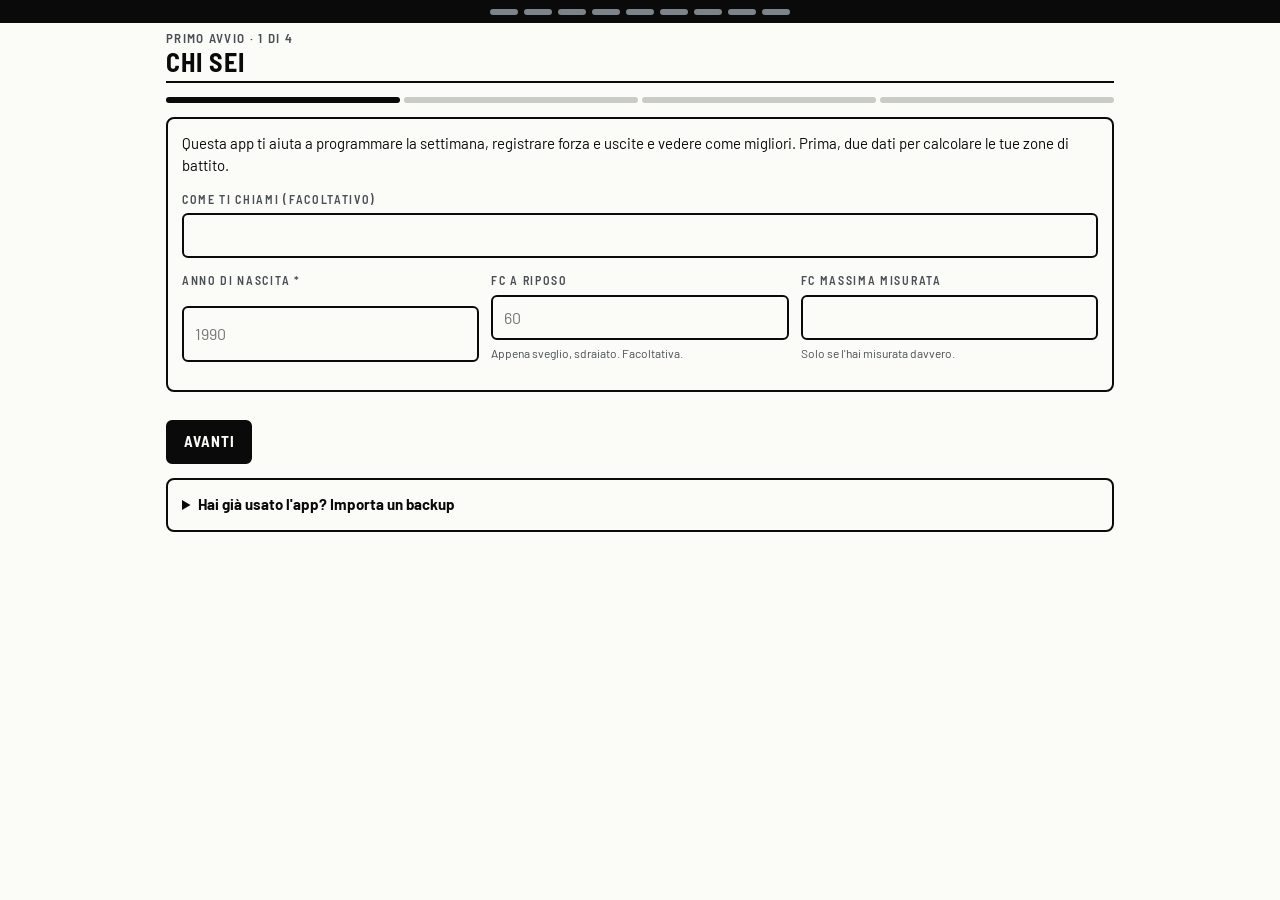
==== index.html @ 55417b13 "Prima versione di Allenamento su misura App web installabile per programmare la settimana di allenam" ====
<!doctype html>
<html lang="it">
<head>
<meta charset="utf-8">
<meta name="viewport" content="width=device-width,initial-scale=1,viewport-fit=cover">
<title>Allenamento su misura</title>
<meta name="description" content="Programma la settimana, registra forza serie per serie e uscite dai file del dispositivo, e segui i progressi sulle tue zone di battito.">
<meta name="theme-color" content="#0a0a0a">
<meta name="mobile-web-app-capable" content="yes">
<meta name="apple-mobile-web-app-capable" content="yes">
<meta name="apple-mobile-web-app-title" content="Allenamento">
<meta name="apple-mobile-web-app-status-bar-style" content="black">
<link rel="manifest" href="manifest.webmanifest">
<link rel="icon" href="icone/icona-192.png" type="image/png">
<link rel="apple-touch-icon" href="icone/apple-touch-icon.png">
<link rel="preconnect" href="https://fonts.googleapis.com">
<link rel="preconnect" href="https://fonts.gstatic.com" crossorigin>
<link rel="stylesheet" href="https://fonts.googleapis.com/css2?family=Barlow+Semi+Condensed:wght@500;600;700&family=Barlow:wght@400;500;600&display=swap">
<style>:root{padding:env(safe-area-inset-top,0px) 0 env(safe-area-inset-bottom,0px)}body{margin:0}</style>
<link rel="stylesheet" href="stile.css">
</head>
<body>
<div class="app">
  <main id="vista" aria-live="polite">
    <header class="testata"><div class="led" aria-hidden="true"><i></i><i></i><i></i><i></i><i></i><i></i><i></i><i></i><i></i></div><div class="testata-riga"><div><div class="data">&nbsp;</div><h1>Allenamento</h1></div></div></header>
    <div class="stato-app"><b>Sto aprendo i tuoi dati</b><span>Programma di oggi, settimana e allenamenti compaiono appena arrivano.</span></div>
  </main>
</div>

<nav class="schede-nav" id="nav" aria-label="Sezioni">
  <div>
    <button type="button" data-vai="oggi" aria-current="page"><svg viewBox="0 0 24 24" fill="none" stroke="currentColor" stroke-width="1.9" stroke-linecap="round" stroke-linejoin="round" aria-hidden="true"><path d="M3 11l9-7 9 7v9a1 1 0 0 1-1 1h-5v-6h-6v6H4a1 1 0 0 1-1-1z"/></svg>Oggi</button>
    <button type="button" data-vai="settimana"><svg viewBox="0 0 24 24" fill="none" stroke="currentColor" stroke-width="1.9" stroke-linecap="round" stroke-linejoin="round" aria-hidden="true"><path d="M4 5h16v15H4zM4 10h16M9 3v4M15 3v4"/></svg>Settimana</button>
    <button type="button" data-vai="allenamenti"><svg viewBox="0 0 24 24" fill="none" stroke="currentColor" stroke-width="1.9" stroke-linecap="round" stroke-linejoin="round" aria-hidden="true"><path d="M4 6h16M4 12h16M4 18h10"/></svg>Allenamenti</button>
    <button type="button" data-vai="analisi"><svg viewBox="0 0 24 24" fill="none" stroke="currentColor" stroke-width="1.9" stroke-linecap="round" stroke-linejoin="round" aria-hidden="true"><path d="M4 20V10M10 20V4M16 20v-7M22 20H2"/></svg>Analisi</button>
  </div>
</nav>

<div class="barra-fondo" id="barra-fondo" hidden></div>
<div class="velo" id="velo" hidden></div>
<div class="avviso" id="avviso" role="status" hidden></div>

<script type="module" src="app.js"></script>
<script>if ("serviceWorker" in navigator) addEventListener("load", () => navigator.serviceWorker.register("./sw.js").catch(() => {}));</script>
</body>
</html>
---- stile.css ----
/* Stile "ciclocomputer": bianco e nero ad alto contrasto come lo schermo di un ciclocomputer, linee spesse che dividono
   i campi dati, numeri grandi in carattere stretto, etichette maiuscole spaziate, striscia a LED in cima colorata con la
   zona del giorno. Solo tema chiaro: resta chiaro anche se il telefono è in modalità scura. */
:root{
  color-scheme:light;
  --bg:#fbfbf8; --surface:#fbfbf8; --surface-2:#eef0ec;
  --ink:#0a0a0a; --muted:#4a4f55; --faint:#7c838a; --line:#c9ccc6; --line-2:#7c838a;
  --barra-bg:#0a0a0a; --barra-ink:#ffffff; --barra-muted:#a9b0b8;
  --accent:#0a0a0a; --accent-ink:#ffffff; --accent-text:#0a0a0a; --accent-soft:#eef0ec;
  --ok:#006300; --ok-bg:#e2f1e2; --warn:#7a5000; --warn-bg:#fdf0d2; --crit:#d03b3b; --crit-text:#a32828; --crit-bg:#fbe4e1;
  --t-forza:#c99a00; --t-hiit:#c8429a; --t-corsa:#2b8a3e; --t-camminata:#0e93a0; --t-trekking:#a0581f; --t-bici:#6c4ce0; --t-altro:#8a939c;
  --z1:#9aa1a9; --z2:#2f80d1; --z3:#2e9e4f; --z4:#f08c1a; --z5:#d93025;
  --z1-ink:#0a0a0a; --z2-ink:#ffffff; --z3-ink:#ffffff; --z4-ink:#0a0a0a; --z5-ink:#ffffff;
  --serie:#2c3e57; --sonno:#2563c9; --o2-max:#ee9a90; --o2-media:#dc4b43; --o2-min:#9e1f1a; --band-alpha:.15;
  --tratteggio:repeating-linear-gradient(45deg,var(--faint) 0 1.5px,var(--surface-2) 1.5px 4.5px);
  --velo:rgba(10,10,10,.5);
  --font-ui:"Barlow Semi Condensed","Arial Narrow",system-ui,sans-serif;
  --font-testo:"Barlow",system-ui,-apple-system,"Segoe UI",sans-serif;
  --font:var(--font-testo);
  --tratto:2px solid var(--ink);
  --r:8px; --r-s:6px;
}

*{box-sizing:border-box}
[hidden]{display:none!important}
html{-webkit-text-size-adjust:100%}
body{margin:0;background:var(--bg);color:var(--ink);font-family:var(--font-testo);font-size:15px;line-height:1.45;-webkit-font-smoothing:antialiased}
body::before{content:"";position:fixed;inset:0 0 auto;height:env(safe-area-inset-top,0px);z-index:30;background:var(--barra-bg)}
button,input,select,textarea{font:inherit;color:inherit}
button{cursor:pointer}
:focus-visible{outline:3px solid var(--z2);outline-offset:2px}
h1,h2,h3{text-wrap:balance;margin:0}
p{margin:0}
.num{font-variant-numeric:tabular-nums}
.vh{position:absolute!important;width:1px;height:1px;overflow:hidden;clip:rect(0 0 0 0);white-space:nowrap}
/* Etichette da strumento: maiuscolo stretto e spaziato. */
.etichetta,.card>h2,.card-testa h2,.tile small,.campo>span,.campo legend,.settimana-testa b,.giorno-sett h3,.striscia b{
  font-family:var(--font-ui);font-weight:600;font-size:12px;letter-spacing:.14em;text-transform:uppercase;color:var(--muted)}

.app{max-width:980px;margin:0 auto;padding-left:max(16px,env(safe-area-inset-left,0px));padding-right:max(16px,env(safe-area-inset-right,0px));padding-block:0 calc(80px + env(safe-area-inset-bottom,0px))}

/* Testata: striscia dei LED (il corpo nero del ciclocomputer, a tutta larghezza) e barra con data e titolo. */
.testata{position:sticky;top:env(safe-area-inset-top,0px);z-index:20;background:var(--bg);display:grid}
.led{display:flex;justify-content:center;gap:6px;padding:9px 0 8px;background:var(--barra-bg);box-shadow:0 0 0 100vmax var(--barra-bg);clip-path:inset(0 -100vmax)}
.led i{display:block;width:28px;height:6px;border-radius:3px;background:var(--led,var(--faint))}
.testata-riga{display:flex;align-items:center;justify-content:space-between;gap:12px;min-height:58px;padding:6px 0;border-bottom:var(--tratto)}
.testata .data{font-family:var(--font-ui);font-weight:600;font-size:13px;letter-spacing:.1em;text-transform:uppercase;color:var(--muted)}
.testata h1{font-family:var(--font-ui);font-weight:700;font-size:26px;line-height:1.05;letter-spacing:.04em;text-transform:uppercase}
.tondo{width:44px;height:44px;flex:none;border-radius:var(--r-s);border:var(--tratto);background:var(--bg);color:var(--ink);display:grid;place-items:center}
.tondo svg{width:20px;height:20px}
.tondo:hover{background:var(--surface-2)}
.indietro{display:flex;align-items:center;gap:10px;min-width:0}
.indietro>div{min-width:0}

/* Schede in basso, separate da linee spesse; quella attiva è invertita. */
.schede-nav{position:fixed;left:0;right:0;bottom:0;z-index:25;background:var(--bg);border-top:var(--tratto);
  padding:0 env(safe-area-inset-right,0px) env(safe-area-inset-bottom,0px) env(safe-area-inset-left,0px)}
.schede-nav div{max-width:980px;margin:0 auto;display:grid;grid-template-columns:repeat(4,minmax(0,1fr))}
.schede-nav button{min-height:56px;padding:0 2px;border:0;border-left:var(--tratto);background:var(--bg);color:var(--ink);font-family:var(--font-ui);font-weight:600;font-size:clamp(12px,3.6vw,15px);letter-spacing:.04em;text-transform:uppercase}
.schede-nav button:first-child{border-left:0}
.schede-nav button svg{display:none}
.schede-nav button[aria-current="page"]{background:var(--ink);color:var(--bg);font-weight:700}
@media (min-width:760px){.schede-nav div{border-left:var(--tratto);border-right:var(--tratto)}}

main{display:grid;gap:14px;align-content:start;padding-bottom:14px}
.card{background:var(--bg);border:var(--tratto);border-radius:var(--r);padding:14px;min-width:0;display:grid;gap:12px;align-content:start}
.card>h2,.card-testa{display:flex;justify-content:space-between;align-items:baseline;gap:10px}
.card>h2,.card-testa h2{color:var(--ink);font-size:14px;font-weight:700}
.sotto{font-size:13px;color:var(--muted)}
.vuoto{font-size:14px;color:var(--muted);padding:4px 0}
.griglia2{display:grid;gap:14px}
@media (min-width:760px){.griglia2{grid-template-columns:minmax(0,1fr) minmax(0,1fr)}}
.stato-app{display:grid;gap:6px;padding:28px 18px;text-align:center;color:var(--muted)}
.stato-app b{color:var(--ink);font-family:var(--font-ui);font-size:18px;letter-spacing:.04em;text-transform:uppercase}
.banda{display:flex;gap:10px;align-items:flex-start;padding:10px 14px;border:var(--tratto);border-radius:var(--r);font-size:13px;font-weight:600}

/* Pulsanti */
.btn{min-height:44px;padding:8px 16px;border:var(--tratto);border-radius:var(--r-s);background:var(--bg);color:var(--ink);font-family:var(--font-ui);font-weight:700;font-size:15px;letter-spacing:.06em;text-transform:uppercase;display:inline-flex;align-items:center;justify-content:center;gap:6px;white-space:nowrap}
.btn.primario{background:var(--ink);color:var(--bg)}
.btn.pericolo{color:var(--crit-text);border-color:var(--crit-text);background:none}
.btn.tratteggio{border-style:dashed}
.btn.piccolo{min-height:38px;padding:4px 12px;font-size:14px}
.btn:disabled{opacity:.55;cursor:default}
.btn:hover:not(:disabled){background:var(--surface-2)}
.btn.primario:hover:not(:disabled){background:var(--ink);opacity:.88}
.btn.pericolo:hover:not(:disabled){background:var(--crit-bg)}
.lnk{border:0;background:none;padding:4px 0;color:var(--ink);font-family:var(--font-ui);font-weight:700;font-size:14px;letter-spacing:.06em;text-transform:uppercase;text-decoration:underline;text-underline-offset:3px;white-space:nowrap}
.azioni{display:flex;flex-wrap:wrap;gap:8px;align-items:center}
.azioni-rapide{display:grid;grid-template-columns:repeat(2,minmax(0,1fr));gap:8px}
@media (min-width:560px){.azioni-rapide{grid-template-columns:repeat(auto-fit,minmax(120px,1fr))}}
.esito{font-size:14px;color:var(--muted)}
.esito.ok{color:var(--ok)}
.esito.err{color:var(--crit-text)}

/* Stato: pallino e scritta, niente fondi colorati */
.pill{display:inline-flex;align-items:center;gap:7px;font-family:var(--font-ui);font-weight:700;font-size:15px;letter-spacing:.06em;text-transform:uppercase;white-space:nowrap}
.pill::before{content:"";width:12px;height:12px;border-radius:50%;background:currentColor;flex:none}
.pill.ok{color:var(--ok)}
.pill.attenzione{color:var(--warn)}
.pill.riduci{color:var(--crit-text)}
.pill.neutro{color:var(--muted)}
.pill.neutro::before{background:none;border:2px solid currentColor;width:8px;height:8px}
.chip-zona{display:inline-flex;align-items:center;font-family:var(--font-ui);font-weight:700;font-size:13px;letter-spacing:.04em;padding:2px 7px;border-radius:3px;white-space:nowrap}
.dot{width:10px;height:10px;border-radius:50%;flex:none;display:inline-block}

/* Oggi: il programma come la pagina principale del ciclocomputer */
.turno{border:var(--tratto);border-radius:var(--r);overflow:hidden}
.turno-barra{display:flex;justify-content:space-between;align-items:flex-end;gap:12px;padding:12px 14px;background:var(--barra-bg);color:var(--barra-ink)}
.turno-barra .etichetta{color:var(--barra-muted)}
.nome-turno{font-family:var(--font-ui);font-weight:700;font-size:clamp(46px,14vw,64px);line-height:.9;text-transform:uppercase;letter-spacing:.01em}
.nome-turno.lungo{font-size:clamp(32px,9.5vw,48px)}
.zone-box{display:flex;gap:6px;flex:none}
.zona-box{display:flex;flex-direction:column;align-items:center;justify-content:center;min-width:64px;height:56px;padding:0 8px;border-radius:6px;font-family:var(--font-ui)}
.zona-box b{font-size:26px;font-weight:700;line-height:1}
.zona-box span{font-size:11px;font-weight:600;letter-spacing:.04em}
.zona-box.forza{background:var(--barra-muted);color:var(--barra-bg)}
.turno .voci{padding:4px 14px}
.turno .voce-oggi{padding:10px 0}
.turno .voce-oggi+.voce-oggi{border-top:1px solid var(--line)}
.turno-piede{display:flex;justify-content:flex-end;padding:8px 14px;border-top:var(--tratto)}
.turno>.vuoto{padding:12px 14px}

/* Striscia della settimana */
.striscia{display:grid;grid-template-columns:repeat(7,minmax(0,1fr));border:var(--tratto);border-radius:var(--r);overflow:hidden}
.striscia button{display:flex;flex-direction:column;align-items:center;gap:2px;padding:7px 0 8px;border:0;border-left:var(--tratto);background:var(--bg);color:var(--ink);min-width:0}
.striscia button:first-child{border-left:0}
.striscia span{font-family:var(--font-ui);font-size:22px;font-weight:700;line-height:1}
.striscia .punti{display:flex;gap:3px;height:6px}
.striscia .punti i{width:6px;height:6px;border-radius:3px}
.striscia button.oggi{background:var(--ink);color:var(--bg)}
.striscia button.oggi b{color:var(--barra-muted)}
.striscia button.fatto span{text-decoration:underline;text-decoration-thickness:3px;text-underline-offset:3px}

/* Voci in programma */
.voci{display:grid;gap:12px}
.voce-oggi{display:grid;gap:8px}
.voce-riga{display:flex;align-items:center;gap:12px}
.icona-tipo{width:40px;height:40px;flex:none;border-radius:6px;display:grid;place-items:center;border:2px solid var(--c);color:var(--c)}
.icona-tipo svg{width:20px;height:20px}
.voce-testo{flex:1;min-width:0;display:flex;flex-direction:column;gap:1px;border:0;background:none;padding:0;text-align:left;color:inherit}
.voce-testo:disabled{cursor:default;opacity:1}
.voce-testo b{font-size:16px;font-weight:600;overflow:hidden;text-overflow:ellipsis}
.voce-testo span{font-size:13px;color:var(--muted)}
.voce-dettaglio{margin-left:52px;display:grid;gap:6px;font-size:13px;color:var(--muted)}
.fatto-segno{display:inline-flex;align-items:center;gap:4px;font-family:var(--font-ui);font-size:15px;font-weight:700;letter-spacing:.06em;text-transform:uppercase;color:var(--ok);white-space:nowrap}
.fatto-segno svg{width:16px;height:16px}
.lista-scheda{list-style:none;margin:0;padding:0;display:grid}
.lista-scheda li{display:flex;justify-content:space-between;gap:10px;padding:6px 0;border-top:1px solid var(--line);font-size:13px}
.lista-scheda li b{color:var(--ink);font-weight:600}
.lista-scheda li span{font-family:var(--font-ui);font-weight:600;white-space:nowrap}

/* Campi dati: griglia separata da linee spesse, come le pagine del ROAM */
.tiles{display:grid;grid-template-columns:repeat(3,minmax(0,1fr));gap:2px;background:var(--ink);border:var(--tratto);border-radius:var(--r-s);overflow:hidden}
.tiles.due{grid-template-columns:repeat(2,minmax(0,1fr))}
.tile{background:var(--bg);padding:8px 10px 10px;min-width:0;display:flex;flex-direction:column}
.tile b{font-family:var(--font-ui);font-size:34px;font-weight:700;line-height:1.05;font-variant-numeric:tabular-nums}
.tiles.due .tile b{font-size:40px}
.tile b em{font-style:normal;font-size:14px;font-weight:600;margin-left:3px;text-transform:uppercase}
.tile span{font-size:12px;color:var(--muted);font-variant-numeric:tabular-nums}
.tiles.riquadri .tile b{font-size:28px}
.barra-tipi{display:flex;height:10px;border-radius:3px;overflow:hidden;gap:2px}
.barra-tipi i{display:block;height:100%}
.legenda{display:flex;flex-wrap:wrap;gap:6px 14px;font-family:var(--font-ui);font-weight:500;font-size:13px;color:var(--muted)}
.legenda span{display:inline-flex;align-items:center;gap:6px}
.legenda i{width:10px;height:10px;border-radius:2px;display:inline-block;flex:none}

/* Elenco allenamenti */
.filtri{display:flex;gap:6px;flex-wrap:wrap}
.filtri button{display:inline-flex;align-items:center;gap:6px;min-height:36px;padding:4px 12px;border:var(--tratto);border-radius:var(--r-s);background:var(--bg);font-family:var(--font-ui);font-weight:600;font-size:14px;letter-spacing:.06em;text-transform:uppercase;color:var(--ink)}
.filtri button[aria-pressed="true"]{background:var(--ink);color:var(--bg)}
.elenco{display:grid}
.settimana-testa{display:flex;justify-content:space-between;align-items:baseline;flex-wrap:wrap;gap:4px 12px;padding:14px 0 6px;border-bottom:var(--tratto);font-family:var(--font-ui)}
.settimana-testa b{color:var(--ink);font-weight:700;font-size:14px;letter-spacing:.1em}
.settimana-testa span{font-weight:600;font-size:14px;color:var(--muted)}
.voce{display:grid;grid-template-columns:52px minmax(0,1fr);gap:12px;width:100%;padding:10px 2px;border:0;border-bottom:1px solid var(--line);background:none;text-align:left;color:inherit}
.voce:hover{background:var(--surface-2)}
.voce .giorno{font-family:var(--font-ui);font-weight:600;font-size:13px;color:var(--muted);line-height:1.1;text-transform:uppercase;letter-spacing:.06em}
.voce .giorno b{display:block;font-size:30px;font-weight:700;color:var(--ink);letter-spacing:0}
.voce .testa{display:flex;align-items:center;gap:7px;font-weight:600;font-size:16px;min-width:0}
.voce .testa span{overflow:hidden;text-overflow:ellipsis;white-space:nowrap}
.voce .testa em{font-style:normal;font-family:var(--font-ui);font-weight:600;font-size:12px;letter-spacing:.1em;text-transform:uppercase;color:var(--muted);white-space:nowrap}
.voce .metriche{font-family:var(--font-ui);font-weight:600;font-size:15px;margin-top:2px}
.barra-zone{display:flex;gap:2px;height:8px;margin-top:8px;max-width:420px}
.barra-zone i{display:block;height:100%}
.barra-zone i:first-child{border-radius:4px 0 0 4px}
.barra-zone i:last-child{border-radius:0 4px 4px 0}
.barra-zone i:only-child{border-radius:4px}

/* Settimana tipo */
.giorno-sett{display:grid;gap:10px}
.giorno-sett+.giorno-sett{border-top:var(--tratto);padding-top:12px}
.giorno-sett h3{display:flex;justify-content:space-between;align-items:baseline;color:var(--ink);font-size:14px;font-weight:700}
.giorno-sett h3 span{font-weight:600;color:var(--muted)}
.giorno-sett.oggi h3{background:var(--ink);color:var(--bg);margin:-12px -14px 0;padding:8px 14px}
.giorno-sett.oggi h3 span{color:var(--barra-muted)}
.giorno-sett:first-child.oggi h3{margin-top:-14px;border-radius:6px 6px 0 0}
.voce-sett{display:flex;align-items:center;gap:12px;width:100%;padding:0;border:0;background:none;color:inherit;text-align:left}
.riposo{font-family:var(--font-ui);font-weight:600;font-size:14px;letter-spacing:.08em;text-transform:uppercase;color:var(--faint)}
.scheda-riga{display:flex;align-items:center;gap:12px;width:100%;padding:10px 0;border:0;border-top:1px solid var(--line);background:none;color:inherit;text-align:left}
.scheda-riga:first-of-type{border-top:0}

/* Moduli */
.modulo{display:grid;gap:14px}
.righe{display:grid;gap:12px;grid-template-columns:repeat(auto-fit,minmax(120px,1fr))}
.campo{display:grid;gap:5px;min-width:0;border:0;padding:0;margin:0}
.campo input:not([type=checkbox]):not([type=radio]),.campo select,.campo textarea,.input{width:100%;min-width:0;min-height:44px;padding:9px 11px;border:var(--tratto);border-radius:var(--r-s);background:var(--bg);font-size:16px}
.campo textarea{min-height:76px;resize:vertical}
.campo small{color:var(--muted);font-size:12px}
.seg{display:inline-flex;flex-wrap:wrap;border:var(--tratto);border-radius:var(--r-s);overflow:hidden;justify-self:start;max-width:100%}
.seg button,.seg label span{display:inline-flex;align-items:center;gap:6px;min-height:40px;padding:6px 14px;border:0;background:var(--bg);color:var(--ink);font-family:var(--font-ui);font-weight:600;font-size:14px;letter-spacing:.08em;text-transform:uppercase}
.seg button+button,.seg label+label span{border-left:var(--tratto)}
.seg button[aria-pressed="true"],.seg input:checked+span{background:var(--ink);color:var(--bg)}
.seg label{position:relative;display:inline-flex}
.seg input{position:absolute;opacity:0;pointer-events:none}
.seg label:has(input:focus-visible) span{outline:3px solid var(--z2);outline-offset:-3px}
.interruttore{display:flex;align-items:center;justify-content:space-between;gap:12px;min-height:52px;cursor:pointer;border-top:1px solid var(--line)}
.interruttore:first-child{border-top:0}
.interruttore span{display:grid;gap:1px}
.interruttore b{font-weight:600;font-size:15px}
.interruttore small{font-size:12px;color:var(--muted)}
.interruttore input{appearance:none;width:48px;height:28px;flex:none;border-radius:4px;border:var(--tratto);background:var(--bg);position:relative;margin:0;cursor:pointer}
.interruttore input::after{content:"";position:absolute;top:3px;left:3px;width:18px;height:18px;border-radius:2px;background:var(--faint);transition:transform .12s}
.interruttore input:checked{background:var(--ink)}
.interruttore input:checked::after{transform:translateX(20px);background:var(--bg)}
.interruttore input:focus-visible{outline:3px solid var(--z2);outline-offset:2px}

/* Forza: esercizi e serie */
.esercizio{display:grid;gap:10px}
.esercizio-testa{display:flex;justify-content:space-between;align-items:baseline;gap:8px}
.esercizio-testa h2{font-size:17px;font-weight:600}
.esercizio-testa span{font-family:var(--font-ui);font-size:13px;font-weight:600;letter-spacing:.06em;text-transform:uppercase;color:var(--muted);white-space:nowrap}
.griglia-serie,.griglia-scheda{display:grid;grid-template-columns:38px minmax(0,1fr) minmax(0,1fr) 44px;gap:6px 8px;align-items:center}
.griglia-serie .intest,.griglia-scheda .intest{font-family:var(--font-ui);font-size:12px;font-weight:600;letter-spacing:.12em;text-transform:uppercase;color:var(--muted)}
.griglia-serie .n,.griglia-scheda .n{font-family:var(--font-ui);font-size:20px;font-weight:700;text-align:center}
.griglia-serie input{width:100%;min-width:0;min-height:44px;padding:0 10px;border:var(--tratto);border-radius:var(--r-s);background:var(--bg);font-family:var(--font-ui);font-size:22px;font-weight:700;font-variant-numeric:tabular-nums}
.griglia-scheda .input{font-family:var(--font-ui);font-size:20px;font-weight:700}
.spunta{width:44px;height:44px;border-radius:var(--r-s);display:grid;place-items:center;border:var(--tratto);background:var(--bg);color:var(--line-2)}
.spunta svg{width:20px;height:20px}
.spunta[aria-pressed="true"]{background:var(--ink);color:var(--bg)}
.togli{width:44px;height:44px;border-radius:var(--r-s);display:grid;place-items:center;border:0;background:none;color:var(--muted)}
.togli svg{width:18px;height:18px}
.togli:hover{background:var(--surface-2)}
.delta{font-family:var(--font-ui);font-size:15px;font-weight:700;letter-spacing:.04em;color:var(--muted);white-space:nowrap}
.delta.su{color:var(--ok)}
.delta.giu{color:var(--crit-text)}
.barra-fondo{position:fixed;left:0;right:0;bottom:0;z-index:26;background:var(--bg);border-top:var(--tratto);
  padding:10px max(16px,env(safe-area-inset-right,0px)) calc(12px + env(safe-area-inset-bottom,0px)) max(16px,env(safe-area-inset-left,0px))}
.barra-fondo>div{max-width:980px;margin:0 auto;display:flex;align-items:center;gap:12px}
.barra-fondo .riass{flex:1;min-width:0;display:flex;flex-direction:column}
.barra-fondo .riass span{font-family:var(--font-ui);font-weight:600;font-size:12px;letter-spacing:.12em;text-transform:uppercase;color:var(--muted)}
.barra-fondo .riass b{font-family:var(--font-ui);font-size:24px;font-weight:700;line-height:1.1;font-variant-numeric:tabular-nums}
.barra-fondo .riass b.recupero{color:var(--z2)}
body.con-barra .schede-nav{display:none}

/* Import */
.scegli-file{display:grid;place-items:center;gap:4px;text-align:center;border:2px dashed var(--ink);border-radius:var(--r);padding:22px 16px;cursor:pointer}
.scegli-file b{font-family:var(--font-ui);font-size:16px;letter-spacing:.08em;text-transform:uppercase}
.scegli-file small{color:var(--muted)}
.scegli-file input{position:absolute;opacity:0;width:1px;height:1px}
.scegli-file:has(input:focus-visible){outline:3px solid var(--z2);outline-offset:2px}
.anteprima{display:grid;gap:8px}
.riga-file{display:grid;gap:8px;padding:10px;border:var(--tratto);border-radius:var(--r)}
.riga-file .testa{display:flex;gap:8px;align-items:center;font-weight:600}
.riga-file small{color:var(--muted);font-size:12px}

/* Grafici e tabelle */
.grafico{position:relative}
.grafico svg{display:block;width:100%;height:auto;overflow:visible}
.grafico text{font-family:var(--font-ui);font-size:12px;font-weight:500;fill:var(--muted);font-variant-numeric:tabular-nums}
.grafico .griglia{stroke:var(--line);stroke-width:1}
.grafico .base{stroke:var(--ink);stroke-width:2}
.tip{position:absolute;z-index:5;pointer-events:none;background:var(--barra-bg);color:var(--barra-ink);border-radius:6px;padding:8px 10px;font-family:var(--font-ui);font-size:13px;min-width:130px;max-width:230px}
.tip b{display:block;font-size:14px;font-weight:700;letter-spacing:.06em;text-transform:uppercase;margin-bottom:3px}
.tip div{display:flex;justify-content:space-between;gap:12px;font-variant-numeric:tabular-nums}
.tip div span:first-child{display:inline-flex;align-items:center;gap:6px;color:var(--barra-muted)}
.tabella{overflow-x:auto}
.tabella table{border-collapse:collapse;width:100%;font-size:14px;font-variant-numeric:tabular-nums}
.tabella th,.tabella td{text-align:left;padding:7px 8px;border-bottom:1px solid var(--line);white-space:nowrap;vertical-align:top}
.tabella th{font-family:var(--font-ui);font-weight:600;font-size:12px;letter-spacing:.12em;text-transform:uppercase;color:var(--muted);border-bottom:var(--tratto)}
.tabella td:first-child{white-space:normal;min-width:110px;font-weight:600}

/* Foglio di dettaglio */
.velo{position:fixed;inset:0;z-index:40;background:var(--velo);display:flex;justify-content:center;align-items:flex-end}
@media (min-width:760px){.velo{align-items:center;padding:24px}}
.foglio{background:var(--bg);width:100%;max-width:760px;max-height:92%;overflow:auto;border:var(--tratto);border-bottom:0;border-radius:12px 12px 0 0;display:grid;gap:14px;align-content:start;
  padding:16px max(16px,env(safe-area-inset-right,0px)) calc(20px + env(safe-area-inset-bottom,0px)) max(16px,env(safe-area-inset-left,0px))}
@media (min-width:760px){.foglio{border-bottom:var(--tratto);border-radius:12px;max-height:100%}}
.foglio-testa{display:flex;gap:12px;align-items:flex-start}
.foglio-testa>div{flex:1;min-width:0}
.foglio-testa h2{font-size:22px;font-weight:600}
.foglio-testa p{margin-top:2px;font-family:var(--font-ui);font-weight:600;font-size:14px;letter-spacing:.06em;text-transform:uppercase;color:var(--muted)}
.fonte{font-size:12px;color:var(--muted)}

/* Primo avvio */
.passi{display:grid;grid-template-columns:repeat(4,minmax(0,1fr));gap:4px}
.passi i{height:6px;border-radius:3px;background:var(--line)}
.passi i.fatto{background:var(--ink)}
.modello{display:grid;gap:4px;width:100%;text-align:left;padding:12px 14px;border:var(--tratto);border-radius:var(--r);background:var(--bg);color:inherit}
.modello b{font-family:var(--font-ui);font-size:17px;font-weight:700;letter-spacing:.06em;text-transform:uppercase}
.modello span{font-size:13px;color:var(--muted)}
.modello[aria-pressed="true"]{background:var(--ink);color:var(--bg)}
.modello[aria-pressed="true"] span{color:var(--barra-muted)}
.zone-anteprima{display:grid;gap:6px}
.zone-anteprima div{display:grid;grid-template-columns:44px minmax(0,1fr);gap:10px;align-items:center;font-size:14px}

.avviso{position:fixed;left:50%;transform:translateX(-50%);bottom:calc(68px + env(safe-area-inset-bottom,0px));z-index:50;background:var(--ink);color:var(--bg);padding:10px 16px;border-radius:6px;font-family:var(--font-ui);font-weight:700;font-size:15px;letter-spacing:.06em;text-transform:uppercase;max-width:calc(100% - 32px)}
@media (prefers-reduced-motion:no-preference){.foglio{animation:sale .18s ease-out}@keyframes sale{from{transform:translateY(16px);opacity:.6}}}
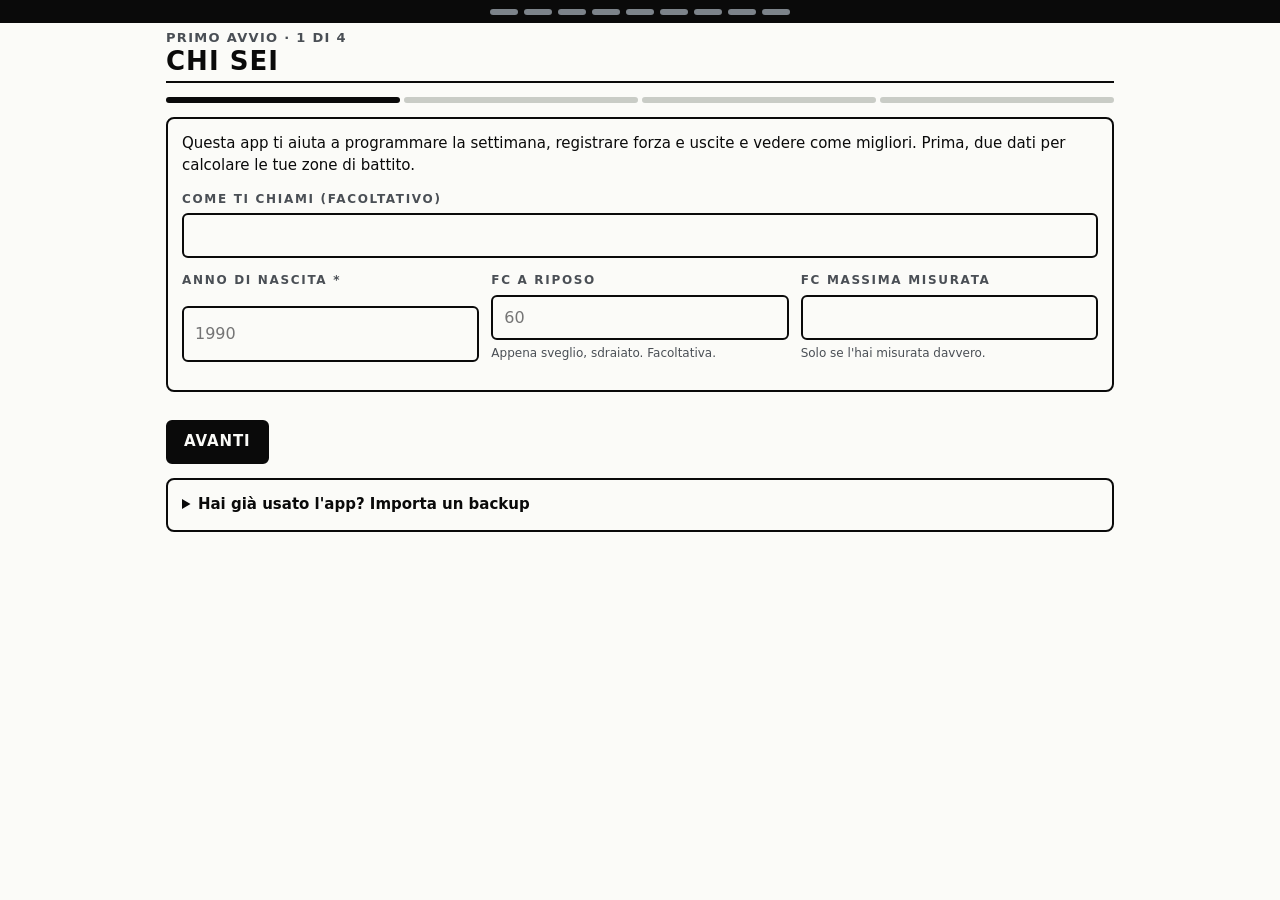
==== commit 187bf8e4: "Versione 1.0.1: revisione di sicurezza e privacy - Lettore FIT controllato file per file con impront" ====
--- a/index.html
+++ b/index.html
@@ -2,6 +2,8 @@
 <html lang="it">
 <head>
 <meta charset="utf-8">
+<meta http-equiv="Content-Security-Policy" content="default-src 'self'; script-src 'self' blob:; style-src 'self' 'unsafe-inline'; font-src 'self'; img-src 'self' data: blob:; connect-src 'self' https://cdn.jsdelivr.net; worker-src 'self'; manifest-src 'self'; base-uri 'none'; form-action 'none'; object-src 'none'">
+<meta name="referrer" content="no-referrer">
 <meta name="viewport" content="width=device-width,initial-scale=1,viewport-fit=cover">
 <title>Allenamento su misura</title>
 <meta name="description" content="Programma la settimana, registra forza serie per serie e uscite dai file del dispositivo, e segui i progressi sulle tue zone di battito.">
@@ -13,9 +15,7 @@
 <link rel="manifest" href="manifest.webmanifest">
 <link rel="icon" href="icone/icona-192.png" type="image/png">
 <link rel="apple-touch-icon" href="icone/apple-touch-icon.png">
-<link rel="preconnect" href="https://fonts.googleapis.com">
-<link rel="preconnect" href="https://fonts.gstatic.com" crossorigin>
-<link rel="stylesheet" href="https://fonts.googleapis.com/css2?family=Barlow+Semi+Condensed:wght@500;600;700&family=Barlow:wght@400;500;600&display=swap">
+<link rel="stylesheet" href="fonti/fonti.css">
 <style>:root{padding:env(safe-area-inset-top,0px) 0 env(safe-area-inset-bottom,0px)}body{margin:0}</style>
 <link rel="stylesheet" href="stile.css">
 </head>
@@ -30,7 +30,7 @@
 <nav class="schede-nav" id="nav" aria-label="Sezioni">
   <div>
     <button type="button" data-vai="oggi" aria-current="page"><svg viewBox="0 0 24 24" fill="none" stroke="currentColor" stroke-width="1.9" stroke-linecap="round" stroke-linejoin="round" aria-hidden="true"><path d="M3 11l9-7 9 7v9a1 1 0 0 1-1 1h-5v-6h-6v6H4a1 1 0 0 1-1-1z"/></svg>Oggi</button>
-    <button type="button" data-vai="settimana"><svg viewBox="0 0 24 24" fill="none" stroke="currentColor" stroke-width="1.9" stroke-linecap="round" stroke-linejoin="round" aria-hidden="true"><path d="M4 5h16v15H4zM4 10h16M9 3v4M15 3v4"/></svg>Settimana</button>
+    <button type="button" data-vai="settimana"><svg viewBox="0 0 24 24" fill="none" stroke="currentColor" stroke-width="1.9" stroke-linecap="round" stroke-linejoin="round" aria-hidden="true"><path d="M4 5h16v15H4zM4 10h16M9 3v4M15 3v4"/></svg>Piano</button>
     <button type="button" data-vai="allenamenti"><svg viewBox="0 0 24 24" fill="none" stroke="currentColor" stroke-width="1.9" stroke-linecap="round" stroke-linejoin="round" aria-hidden="true"><path d="M4 6h16M4 12h16M4 18h10"/></svg>Allenamenti</button>
     <button type="button" data-vai="analisi"><svg viewBox="0 0 24 24" fill="none" stroke="currentColor" stroke-width="1.9" stroke-linecap="round" stroke-linejoin="round" aria-hidden="true"><path d="M4 20V10M10 20V4M16 20v-7M22 20H2"/></svg>Analisi</button>
   </div>
@@ -41,6 +41,6 @@
 <div class="avviso" id="avviso" role="status" hidden></div>
 
 <script type="module" src="app.js"></script>
-<script>if ("serviceWorker" in navigator) addEventListener("load", () => navigator.serviceWorker.register("./sw.js").catch(() => {}));</script>
+<script src="registra-sw.js"></script>
 </body>
 </html>
--- a/fonti/fonti.css
+++ b/fonti/fonti.css
@@ -0,0 +1,97 @@
+/* Barlow e Barlow Semi Condensed, SIL Open Font License 1.1 (vedi OFL-*.txt). Generato da scarica-fonti.mjs. */
+@font-face {
+  font-family: 'Barlow';
+  font-style: normal;
+  font-weight: 400;
+  font-display: swap;
+  src: url(barlow-400-latin-ext.woff2) format('woff2');
+  unicode-range: U+0100-02BA, U+02BD-02C5, U+02C7-02CC, U+02CE-02D7, U+02DD-02FF, U+0304, U+0308, U+0329, U+1D00-1DBF, U+1E00-1E9F, U+1EF2-1EFF, U+2020, U+20A0-20AB, U+20AD-20C4, U+2113, U+2C60-2C7F, U+A720-A7FF;
+}
+@font-face {
+  font-family: 'Barlow';
+  font-style: normal;
+  font-weight: 400;
+  font-display: swap;
+  src: url(barlow-400-latin.woff2) format('woff2');
+  unicode-range: U+0000-00FF, U+0131, U+0152-0153, U+02BB-02BC, U+02C6, U+02DA, U+02DC, U+0304, U+0308, U+0329, U+2000-206F, U+20AC, U+2122, U+2191, U+2193, U+2212, U+2215, U+FEFF, U+FFFD;
+}
+@font-face {
+  font-family: 'Barlow';
+  font-style: normal;
+  font-weight: 500;
+  font-display: swap;
+  src: url(barlow-500-latin-ext.woff2) format('woff2');
+  unicode-range: U+0100-02BA, U+02BD-02C5, U+02C7-02CC, U+02CE-02D7, U+02DD-02FF, U+0304, U+0308, U+0329, U+1D00-1DBF, U+1E00-1E9F, U+1EF2-1EFF, U+2020, U+20A0-20AB, U+20AD-20C4, U+2113, U+2C60-2C7F, U+A720-A7FF;
+}
+@font-face {
+  font-family: 'Barlow';
+  font-style: normal;
+  font-weight: 500;
+  font-display: swap;
+  src: url(barlow-500-latin.woff2) format('woff2');
+  unicode-range: U+0000-00FF, U+0131, U+0152-0153, U+02BB-02BC, U+02C6, U+02DA, U+02DC, U+0304, U+0308, U+0329, U+2000-206F, U+20AC, U+2122, U+2191, U+2193, U+2212, U+2215, U+FEFF, U+FFFD;
+}
+@font-face {
+  font-family: 'Barlow';
+  font-style: normal;
+  font-weight: 600;
+  font-display: swap;
+  src: url(barlow-600-latin-ext.woff2) format('woff2');
+  unicode-range: U+0100-02BA, U+02BD-02C5, U+02C7-02CC, U+02CE-02D7, U+02DD-02FF, U+0304, U+0308, U+0329, U+1D00-1DBF, U+1E00-1E9F, U+1EF2-1EFF, U+2020, U+20A0-20AB, U+20AD-20C4, U+2113, U+2C60-2C7F, U+A720-A7FF;
+}
+@font-face {
+  font-family: 'Barlow';
+  font-style: normal;
+  font-weight: 600;
+  font-display: swap;
+  src: url(barlow-600-latin.woff2) format('woff2');
+  unicode-range: U+0000-00FF, U+0131, U+0152-0153, U+02BB-02BC, U+02C6, U+02DA, U+02DC, U+0304, U+0308, U+0329, U+2000-206F, U+20AC, U+2122, U+2191, U+2193, U+2212, U+2215, U+FEFF, U+FFFD;
+}
+@font-face {
+  font-family: 'Barlow Semi Condensed';
+  font-style: normal;
+  font-weight: 500;
+  font-display: swap;
+  src: url(barlow-semi-condensed-500-latin-ext.woff2) format('woff2');
+  unicode-range: U+0100-02BA, U+02BD-02C5, U+02C7-02CC, U+02CE-02D7, U+02DD-02FF, U+0304, U+0308, U+0329, U+1D00-1DBF, U+1E00-1E9F, U+1EF2-1EFF, U+2020, U+20A0-20AB, U+20AD-20C4, U+2113, U+2C60-2C7F, U+A720-A7FF;
+}
+@font-face {
+  font-family: 'Barlow Semi Condensed';
+  font-style: normal;
+  font-weight: 500;
+  font-display: swap;
+  src: url(barlow-semi-condensed-500-latin.woff2) format('woff2');
+  unicode-range: U+0000-00FF, U+0131, U+0152-0153, U+02BB-02BC, U+02C6, U+02DA, U+02DC, U+0304, U+0308, U+0329, U+2000-206F, U+20AC, U+2122, U+2191, U+2193, U+2212, U+2215, U+FEFF, U+FFFD;
+}
+@font-face {
+  font-family: 'Barlow Semi Condensed';
+  font-style: normal;
+  font-weight: 600;
+  font-display: swap;
+  src: url(barlow-semi-condensed-600-latin-ext.woff2) format('woff2');
+  unicode-range: U+0100-02BA, U+02BD-02C5, U+02C7-02CC, U+02CE-02D7, U+02DD-02FF, U+0304, U+0308, U+0329, U+1D00-1DBF, U+1E00-1E9F, U+1EF2-1EFF, U+2020, U+20A0-20AB, U+20AD-20C4, U+2113, U+2C60-2C7F, U+A720-A7FF;
+}
+@font-face {
+  font-family: 'Barlow Semi Condensed';
+  font-style: normal;
+  font-weight: 600;
+  font-display: swap;
+  src: url(barlow-semi-condensed-600-latin.woff2) format('woff2');
+  unicode-range: U+0000-00FF, U+0131, U+0152-0153, U+02BB-02BC, U+02C6, U+02DA, U+02DC, U+0304, U+0308, U+0329, U+2000-206F, U+20AC, U+2122, U+2191, U+2193, U+2212, U+2215, U+FEFF, U+FFFD;
+}
+@font-face {
+  font-family: 'Barlow Semi Condensed';
+  font-style: normal;
+  font-weight: 700;
+  font-display: swap;
+  src: url(barlow-semi-condensed-700-latin-ext.woff2) format('woff2');
+  unicode-range: U+0100-02BA, U+02BD-02C5, U+02C7-02CC, U+02CE-02D7, U+02DD-02FF, U+0304, U+0308, U+0329, U+1D00-1DBF, U+1E00-1E9F, U+1EF2-1EFF, U+2020, U+20A0-20AB, U+20AD-20C4, U+2113, U+2C60-2C7F, U+A720-A7FF;
+}
+@font-face {
+  font-family: 'Barlow Semi Condensed';
+  font-style: normal;
+  font-weight: 700;
+  font-display: swap;
+  src: url(barlow-semi-condensed-700-latin.woff2) format('woff2');
+  unicode-range: U+0000-00FF, U+0131, U+0152-0153, U+02BB-02BC, U+02C6, U+02DA, U+02DC, U+0304, U+0308, U+0329, U+2000-206F, U+20AC, U+2122, U+2191, U+2193, U+2212, U+2215, U+FEFF, U+FFFD;
+}
--- a/stile.css
+++ b/stile.css
@@ -104,21 +104,21 @@
 .dot{width:10px;height:10px;border-radius:50%;flex:none;display:inline-block}
 
 /* Oggi: il programma come la pagina principale del ciclocomputer */
-.turno{border:var(--tratto);border-radius:var(--r);overflow:hidden}
-.turno-barra{display:flex;justify-content:space-between;align-items:flex-end;gap:12px;padding:12px 14px;background:var(--barra-bg);color:var(--barra-ink)}
-.turno-barra .etichetta{color:var(--barra-muted)}
-.nome-turno{font-family:var(--font-ui);font-weight:700;font-size:clamp(46px,14vw,64px);line-height:.9;text-transform:uppercase;letter-spacing:.01em}
-.nome-turno.lungo{font-size:clamp(32px,9.5vw,48px)}
+.programma-oggi{border:var(--tratto);border-radius:var(--r);overflow:hidden}
+.programma-barra{display:flex;justify-content:space-between;align-items:flex-end;gap:12px;padding:12px 14px;background:var(--barra-bg);color:var(--barra-ink)}
+.programma-barra .etichetta{color:var(--barra-muted)}
+.programma-nome{font-family:var(--font-ui);font-weight:700;font-size:clamp(46px,14vw,64px);line-height:.9;text-transform:uppercase;letter-spacing:.01em}
+.programma-nome.lungo{font-size:clamp(32px,9.5vw,48px)}
 .zone-box{display:flex;gap:6px;flex:none}
 .zona-box{display:flex;flex-direction:column;align-items:center;justify-content:center;min-width:64px;height:56px;padding:0 8px;border-radius:6px;font-family:var(--font-ui)}
 .zona-box b{font-size:26px;font-weight:700;line-height:1}
 .zona-box span{font-size:11px;font-weight:600;letter-spacing:.04em}
 .zona-box.forza{background:var(--barra-muted);color:var(--barra-bg)}
-.turno .voci{padding:4px 14px}
-.turno .voce-oggi{padding:10px 0}
-.turno .voce-oggi+.voce-oggi{border-top:1px solid var(--line)}
-.turno-piede{display:flex;justify-content:flex-end;padding:8px 14px;border-top:var(--tratto)}
-.turno>.vuoto{padding:12px 14px}
+.programma-oggi .voci{padding:4px 14px}
+.programma-oggi .voce-oggi{padding:10px 0}
+.programma-oggi .voce-oggi+.voce-oggi{border-top:1px solid var(--line)}
+.programma-piede{display:flex;justify-content:flex-end;padding:8px 14px;border-top:var(--tratto)}
+.programma-oggi>.vuoto{padding:12px 14px}
 
 /* Striscia della settimana */
 .striscia{display:grid;grid-template-columns:repeat(7,minmax(0,1fr));border:var(--tratto);border-radius:var(--r);overflow:hidden}
@@ -198,6 +198,40 @@
 .riposo{font-family:var(--font-ui);font-weight:600;font-size:14px;letter-spacing:.08em;text-transform:uppercase;color:var(--faint)}
 .scheda-riga{display:flex;align-items:center;gap:12px;width:100%;padding:10px 0;border:0;border-top:1px solid var(--line);background:none;color:inherit;text-align:left}
 .scheda-riga:first-of-type{border-top:0}
+.scheda-riga .freccia{font-family:var(--font-ui);font-size:26px;font-weight:600;color:var(--muted);flex:none}
+
+/* Registrazione dal vivo: campi dati grandi come sulla pagina principale del ROAM */
+.btn.grande{min-height:56px;font-size:18px;padding:8px 22px}
+.stato-sorgente{font-family:var(--font-ui);font-weight:600;font-size:14px;letter-spacing:.06em;text-transform:uppercase;color:var(--muted)}
+.fascia-riga{display:flex;justify-content:space-between;align-items:center;gap:12px;flex-wrap:wrap}
+.fascia-riga>span{display:grid}
+.fascia-riga small{font-family:var(--font-ui);font-weight:600;font-size:12px;letter-spacing:.12em;text-transform:uppercase;color:var(--muted)}
+.fascia-riga b{font-family:var(--font-ui);font-size:22px;font-weight:700}
+.testata-vivo{display:flex;justify-content:space-between;align-items:center;min-height:44px;border-bottom:var(--tratto);font-family:var(--font-ui);font-weight:700;font-size:18px;letter-spacing:.08em;text-transform:uppercase}
+.campi-vivo{display:grid;grid-template-columns:repeat(2,minmax(0,1fr));gap:2px;background:var(--ink);border:var(--tratto);border-radius:var(--r-s);overflow:hidden}
+.campo-vivo{background:var(--bg);padding:10px 12px 12px;display:flex;flex-direction:column;min-width:0}
+.campo-vivo small{font-family:var(--font-ui);font-weight:600;font-size:13px;letter-spacing:.14em;text-transform:uppercase;color:var(--muted)}
+.campo-vivo b{font-family:var(--font-ui);font-size:clamp(40px,13vw,64px);font-weight:700;line-height:1;font-variant-numeric:tabular-nums}
+.campo-vivo em{font-style:normal;font-family:var(--font-ui);font-size:16px;font-weight:600;margin-left:4px;text-transform:uppercase}
+.campi-vivo>.campo-vivo:first-child{grid-column:1 / -1}
+.campi-vivo>.campo-vivo:first-child b{font-size:clamp(56px,19vw,92px)}
+.campi-vivo>.campo-vivo:last-child:nth-child(even){grid-column:1 / -1}
+.fascione-pausa{background:var(--ink);color:var(--bg);text-align:center;padding:10px;border-radius:var(--r-s);font-family:var(--font-ui);font-weight:700;font-size:22px;letter-spacing:.12em;text-transform:uppercase}
+.comandi-vivo{display:grid!important;grid-template-columns:minmax(0,1fr) minmax(0,1fr)}
+
+/* Vista di lettura di una scheda, come un foglio da palestra */
+.azioni-scheda{display:grid;grid-template-columns:2fr 1fr 1fr;gap:8px}
+.foglio-scheda{list-style:none;margin:0;padding:0;display:grid}
+.foglio-scheda li{display:grid;grid-template-columns:34px minmax(0,1fr);column-gap:10px;row-gap:2px;padding:10px 0;border-top:1px solid var(--line);align-items:baseline}
+.foglio-scheda li:first-child{border-top:0;padding-top:2px}
+.foglio-scheda li>*:not(.n){grid-column:2}
+.foglio-scheda .n{grid-column:1;grid-row:1 / span 4;font-family:var(--font-ui);font-size:26px;font-weight:700;line-height:1;align-self:start}
+.foglio-scheda b{font-size:16px;font-weight:600}
+.foglio-scheda .serie{font-family:var(--font-ui);font-size:22px;font-weight:700;letter-spacing:.02em;line-height:1.15}
+.foglio-scheda .serie em{font-style:normal;font-size:13px;font-weight:600;color:var(--muted);margin-left:10px;letter-spacing:.08em;text-transform:uppercase}
+.foglio-scheda small{color:var(--muted);font-size:13px}
+.nota-scheda{font-size:14px;padding:9px 12px;border:2px dashed var(--line-2);border-radius:6px}
+.nota-esercizio{font-size:13px;font-style:italic;color:var(--muted)}
 
 /* Moduli */
 .modulo{display:grid;gap:14px}
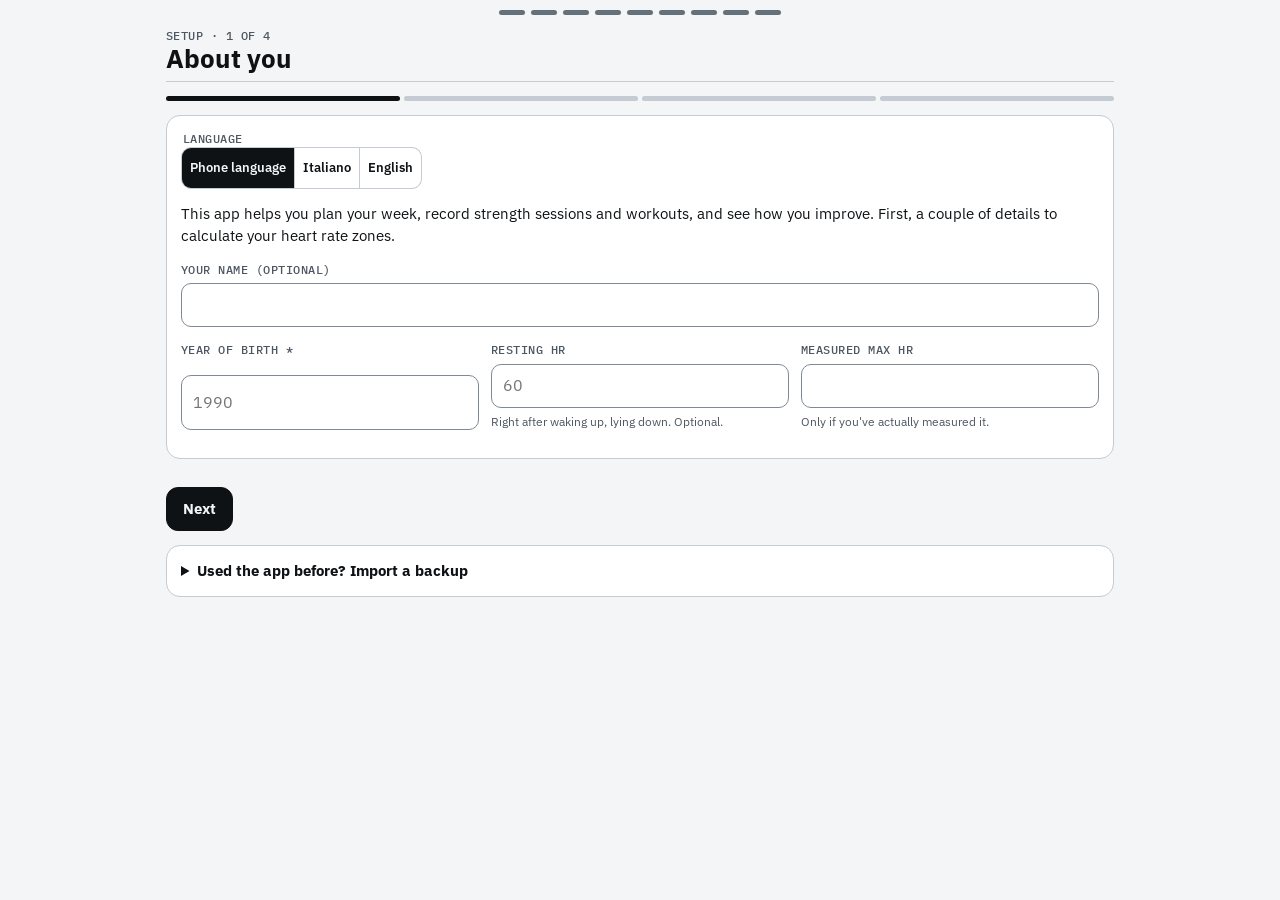
==== commit 1ffe5b8d: "1.9.0: InZone, app in inglese" ====
--- a/index.html
+++ b/index.html
@@ -5,12 +5,12 @@
 <meta http-equiv="Content-Security-Policy" content="default-src 'self'; script-src 'self' blob:; style-src 'self' 'unsafe-inline'; font-src 'self'; img-src 'self' data: blob:; connect-src 'self' https://cdn.jsdelivr.net; worker-src 'self'; manifest-src 'self'; base-uri 'none'; form-action 'none'; object-src 'none'">
 <meta name="referrer" content="no-referrer">
 <meta name="viewport" content="width=device-width,initial-scale=1,viewport-fit=cover">
-<title>Allenamento su misura</title>
-<meta name="description" content="Programma la settimana, registra forza serie per serie e uscite dai file del dispositivo, e segui i progressi sulle tue zone di battito.">
+<title>InZone</title>
+<meta name="description" content="Programma la settimana, registra le sessioni (forza serie per serie, timer HIIT, uscite col GPS o dai file del dispositivo) e segui i progressi sulle tue zone di battito.">
 <meta name="theme-color" content="#0a0a0a">
 <meta name="mobile-web-app-capable" content="yes">
 <meta name="apple-mobile-web-app-capable" content="yes">
-<meta name="apple-mobile-web-app-title" content="Allenamento">
+<meta name="apple-mobile-web-app-title" content="InZone">
 <meta name="apple-mobile-web-app-status-bar-style" content="black">
 <link rel="manifest" href="manifest.webmanifest">
 <link rel="icon" href="icone/icona-192.png" type="image/png">
@@ -22,7 +22,7 @@
 <body>
 <div class="app">
   <main id="vista" aria-live="polite">
-    <header class="testata"><div class="led" aria-hidden="true"><i></i><i></i><i></i><i></i><i></i><i></i><i></i><i></i><i></i></div><div class="testata-riga"><div><div class="data">&nbsp;</div><h1>Allenamento</h1></div></div></header>
+    <header class="testata"><div class="led" aria-hidden="true"><i></i><i></i><i></i><i></i><i></i><i></i><i></i><i></i><i></i></div><div class="testata-riga"><div><div class="data">&nbsp;</div><h1>InZone</h1></div></div></header>
     <div class="stato-app"><b>Sto aprendo i tuoi dati</b><span>Programma di oggi, settimana e allenamenti compaiono appena arrivano.</span></div>
   </main>
 </div>
--- a/fonti/fonti.css
+++ b/fonti/fonti.css
@@ -1,97 +1,105 @@
-/* Barlow e Barlow Semi Condensed, SIL Open Font License 1.1 (vedi OFL-*.txt). Generato da scarica-fonti.mjs. */
+/* IBM Plex Sans e IBM Plex Mono, SIL Open Font License 1.1 (vedi OFL-*.txt). Generato da scarica-fonti.mjs. */
 @font-face {
-  font-family: 'Barlow';
+  font-family: 'IBM Plex Mono';
   font-style: normal;
-  font-weight: 400;
+  font-weight: 500;
   font-display: swap;
-  src: url(barlow-400-latin-ext.woff2) format('woff2');
+  src: url(ibm-plex-mono-500-latin-ext.woff2) format('woff2');
   unicode-range: U+0100-02BA, U+02BD-02C5, U+02C7-02CC, U+02CE-02D7, U+02DD-02FF, U+0304, U+0308, U+0329, U+1D00-1DBF, U+1E00-1E9F, U+1EF2-1EFF, U+2020, U+20A0-20AB, U+20AD-20C4, U+2113, U+2C60-2C7F, U+A720-A7FF;
 }
 @font-face {
-  font-family: 'Barlow';
+  font-family: 'IBM Plex Mono';
   font-style: normal;
-  font-weight: 400;
+  font-weight: 500;
   font-display: swap;
-  src: url(barlow-400-latin.woff2) format('woff2');
+  src: url(ibm-plex-mono-500-latin.woff2) format('woff2');
   unicode-range: U+0000-00FF, U+0131, U+0152-0153, U+02BB-02BC, U+02C6, U+02DA, U+02DC, U+0304, U+0308, U+0329, U+2000-206F, U+20AC, U+2122, U+2191, U+2193, U+2212, U+2215, U+FEFF, U+FFFD;
 }
 @font-face {
-  font-family: 'Barlow';
+  font-family: 'IBM Plex Mono';
   font-style: normal;
-  font-weight: 500;
+  font-weight: 600;
   font-display: swap;
-  src: url(barlow-500-latin-ext.woff2) format('woff2');
+  src: url(ibm-plex-mono-600-latin-ext.woff2) format('woff2');
   unicode-range: U+0100-02BA, U+02BD-02C5, U+02C7-02CC, U+02CE-02D7, U+02DD-02FF, U+0304, U+0308, U+0329, U+1D00-1DBF, U+1E00-1E9F, U+1EF2-1EFF, U+2020, U+20A0-20AB, U+20AD-20C4, U+2113, U+2C60-2C7F, U+A720-A7FF;
 }
 @font-face {
-  font-family: 'Barlow';
+  font-family: 'IBM Plex Mono';
   font-style: normal;
-  font-weight: 500;
+  font-weight: 600;
   font-display: swap;
-  src: url(barlow-500-latin.woff2) format('woff2');
+  src: url(ibm-plex-mono-600-latin.woff2) format('woff2');
   unicode-range: U+0000-00FF, U+0131, U+0152-0153, U+02BB-02BC, U+02C6, U+02DA, U+02DC, U+0304, U+0308, U+0329, U+2000-206F, U+20AC, U+2122, U+2191, U+2193, U+2212, U+2215, U+FEFF, U+FFFD;
 }
 @font-face {
-  font-family: 'Barlow';
+  font-family: 'IBM Plex Sans';
   font-style: normal;
-  font-weight: 600;
+  font-weight: 400;
+  font-stretch: 100%;
   font-display: swap;
-  src: url(barlow-600-latin-ext.woff2) format('woff2');
+  src: url(ibm-plex-sans-400-latin-ext.woff2) format('woff2');
   unicode-range: U+0100-02BA, U+02BD-02C5, U+02C7-02CC, U+02CE-02D7, U+02DD-02FF, U+0304, U+0308, U+0329, U+1D00-1DBF, U+1E00-1E9F, U+1EF2-1EFF, U+2020, U+20A0-20AB, U+20AD-20C4, U+2113, U+2C60-2C7F, U+A720-A7FF;
 }
 @font-face {
-  font-family: 'Barlow';
+  font-family: 'IBM Plex Sans';
   font-style: normal;
-  font-weight: 600;
+  font-weight: 400;
+  font-stretch: 100%;
   font-display: swap;
-  src: url(barlow-600-latin.woff2) format('woff2');
+  src: url(ibm-plex-sans-400-latin.woff2) format('woff2');
   unicode-range: U+0000-00FF, U+0131, U+0152-0153, U+02BB-02BC, U+02C6, U+02DA, U+02DC, U+0304, U+0308, U+0329, U+2000-206F, U+20AC, U+2122, U+2191, U+2193, U+2212, U+2215, U+FEFF, U+FFFD;
 }
 @font-face {
-  font-family: 'Barlow Semi Condensed';
+  font-family: 'IBM Plex Sans';
   font-style: normal;
   font-weight: 500;
+  font-stretch: 100%;
   font-display: swap;
-  src: url(barlow-semi-condensed-500-latin-ext.woff2) format('woff2');
+  src: url(ibm-plex-sans-400-latin-ext.woff2) format('woff2');
   unicode-range: U+0100-02BA, U+02BD-02C5, U+02C7-02CC, U+02CE-02D7, U+02DD-02FF, U+0304, U+0308, U+0329, U+1D00-1DBF, U+1E00-1E9F, U+1EF2-1EFF, U+2020, U+20A0-20AB, U+20AD-20C4, U+2113, U+2C60-2C7F, U+A720-A7FF;
 }
 @font-face {
-  font-family: 'Barlow Semi Condensed';
+  font-family: 'IBM Plex Sans';
   font-style: normal;
   font-weight: 500;
+  font-stretch: 100%;
   font-display: swap;
-  src: url(barlow-semi-condensed-500-latin.woff2) format('woff2');
+  src: url(ibm-plex-sans-400-latin.woff2) format('woff2');
   unicode-range: U+0000-00FF, U+0131, U+0152-0153, U+02BB-02BC, U+02C6, U+02DA, U+02DC, U+0304, U+0308, U+0329, U+2000-206F, U+20AC, U+2122, U+2191, U+2193, U+2212, U+2215, U+FEFF, U+FFFD;
 }
 @font-face {
-  font-family: 'Barlow Semi Condensed';
+  font-family: 'IBM Plex Sans';
   font-style: normal;
   font-weight: 600;
+  font-stretch: 100%;
   font-display: swap;
-  src: url(barlow-semi-condensed-600-latin-ext.woff2) format('woff2');
+  src: url(ibm-plex-sans-400-latin-ext.woff2) format('woff2');
   unicode-range: U+0100-02BA, U+02BD-02C5, U+02C7-02CC, U+02CE-02D7, U+02DD-02FF, U+0304, U+0308, U+0329, U+1D00-1DBF, U+1E00-1E9F, U+1EF2-1EFF, U+2020, U+20A0-20AB, U+20AD-20C4, U+2113, U+2C60-2C7F, U+A720-A7FF;
 }
 @font-face {
-  font-family: 'Barlow Semi Condensed';
+  font-family: 'IBM Plex Sans';
   font-style: normal;
   font-weight: 600;
+  font-stretch: 100%;
   font-display: swap;
-  src: url(barlow-semi-condensed-600-latin.woff2) format('woff2');
+  src: url(ibm-plex-sans-400-latin.woff2) format('woff2');
   unicode-range: U+0000-00FF, U+0131, U+0152-0153, U+02BB-02BC, U+02C6, U+02DA, U+02DC, U+0304, U+0308, U+0329, U+2000-206F, U+20AC, U+2122, U+2191, U+2193, U+2212, U+2215, U+FEFF, U+FFFD;
 }
 @font-face {
-  font-family: 'Barlow Semi Condensed';
+  font-family: 'IBM Plex Sans';
   font-style: normal;
   font-weight: 700;
+  font-stretch: 100%;
   font-display: swap;
-  src: url(barlow-semi-condensed-700-latin-ext.woff2) format('woff2');
+  src: url(ibm-plex-sans-400-latin-ext.woff2) format('woff2');
   unicode-range: U+0100-02BA, U+02BD-02C5, U+02C7-02CC, U+02CE-02D7, U+02DD-02FF, U+0304, U+0308, U+0329, U+1D00-1DBF, U+1E00-1E9F, U+1EF2-1EFF, U+2020, U+20A0-20AB, U+20AD-20C4, U+2113, U+2C60-2C7F, U+A720-A7FF;
 }
 @font-face {
-  font-family: 'Barlow Semi Condensed';
+  font-family: 'IBM Plex Sans';
   font-style: normal;
   font-weight: 700;
+  font-stretch: 100%;
   font-display: swap;
-  src: url(barlow-semi-condensed-700-latin.woff2) format('woff2');
+  src: url(ibm-plex-sans-400-latin.woff2) format('woff2');
   unicode-range: U+0000-00FF, U+0131, U+0152-0153, U+02BB-02BC, U+02C6, U+02DA, U+02DC, U+0304, U+0308, U+0329, U+2000-206F, U+20AC, U+2122, U+2191, U+2193, U+2212, U+2215, U+FEFF, U+FFFD;
 }
--- a/stile.css
+++ b/stile.css
@@ -1,25 +1,41 @@
-/* Stile "ciclocomputer": bianco e nero ad alto contrasto come lo schermo di un ciclocomputer, linee spesse che dividono
-   i campi dati, numeri grandi in carattere stretto, etichette maiuscole spaziate, striscia a LED in cima colorata con la
-   zona del giorno. Solo tema chiaro: resta chiaro anche se il telefono è in modalità scura. */
+/* Stile "Filo": IBM Plex Sans per i testi, IBM Plex Mono per etichette e numeri, schede chiare con bordi sottili e
+   angoli arrotondati, striscia di LED in cima colorata con la zona del giorno. Tema chiaro di base; quello scuro si
+   sceglie nelle Impostazioni (data-tema="scuro" su <html>). */
 :root{
   color-scheme:light;
-  --bg:#fbfbf8; --surface:#fbfbf8; --surface-2:#eef0ec;
-  --ink:#0a0a0a; --muted:#4a4f55; --faint:#7c838a; --line:#c9ccc6; --line-2:#7c838a;
-  --barra-bg:#0a0a0a; --barra-ink:#ffffff; --barra-muted:#a9b0b8;
-  --accent:#0a0a0a; --accent-ink:#ffffff; --accent-text:#0a0a0a; --accent-soft:#eef0ec;
-  --ok:#006300; --ok-bg:#e2f1e2; --warn:#7a5000; --warn-bg:#fdf0d2; --crit:#d03b3b; --crit-text:#a32828; --crit-bg:#fbe4e1;
+  --bg:#f4f5f6; --surface:#ffffff; --surface-2:#eaedf0;
+  --ink:#0f1215; --muted:#4d5761; --faint:#66707a; --line:#c4cbd2; --line-2:#7f8a95; --line-soft:#e1e5e9;
+  --barra-bg:#0f1215; --barra-ink:#ffffff; --barra-muted:#a3adb7;
+  --accent:#0f1215; --accent-ink:#ffffff; --accent-text:#0f1215; --accent-soft:#eaedf0;
+  --ok:#1f7a3d; --ok-bg:#e2f1e2; --warn:#7a5000; --warn-bg:#fdf0d2; --crit:#d03b3b; --crit-text:#a32828; --crit-bg:#fbe4e1;
+  --rec:#e0453a;
   --t-forza:#c99a00; --t-hiit:#c8429a; --t-corsa:#2b8a3e; --t-camminata:#0e93a0; --t-trekking:#a0581f; --t-bici:#6c4ce0; --t-altro:#8a939c;
   --z1:#9aa1a9; --z2:#2f80d1; --z3:#2e9e4f; --z4:#f08c1a; --z5:#d93025;
   --z1-ink:#0a0a0a; --z2-ink:#ffffff; --z3-ink:#ffffff; --z4-ink:#0a0a0a; --z5-ink:#ffffff;
-  --serie:#2c3e57; --sonno:#2563c9; --o2-max:#ee9a90; --o2-media:#dc4b43; --o2-min:#9e1f1a; --band-alpha:.15;
+  --forma:#2f80d1; --fatica:#c8590a;
+  --serie:#2c3e57; --sonno:#2563c9; --o2-max:#ee9a90; --o2-media:#dc4b43; --o2-min:#9e1f1a; --band-alpha:.28;
   --tratteggio:repeating-linear-gradient(45deg,var(--faint) 0 1.5px,var(--surface-2) 1.5px 4.5px);
-  --velo:rgba(10,10,10,.5);
-  --font-ui:"Barlow Semi Condensed","Arial Narrow",system-ui,sans-serif;
-  --font-testo:"Barlow",system-ui,-apple-system,"Segoe UI",sans-serif;
+  --velo:rgba(15,18,21,.5);
+  --font-ui:"IBM Plex Mono",ui-monospace,"Cascadia Mono",monospace;
+  --font-testo:"IBM Plex Sans",system-ui,-apple-system,"Segoe UI",sans-serif;
   --font:var(--font-testo);
-  --tratto:2px solid var(--ink);
-  --r:8px; --r-s:6px;
+  --tratto:1px solid var(--line);
+  --r:14px; --r-s:10px;
 }
+/* Tema scuro: fondo quasi nero e schede grigio scuro. Zone e colori dei tipi restano gli stessi. */
+:root[data-tema="scuro"]{
+  color-scheme:dark;
+  --bg:#0f1215; --surface:#181d22; --surface-2:#222930;
+  --ink:#eef1f3; --muted:#a3adb7; --faint:#8a949e; --line:#47525d; --line-2:#7a8691; --line-soft:#2c343c;
+  --barra-bg:#000000; --barra-ink:#ffffff; --barra-muted:#a3adb7;
+  --accent:#eef1f3; --accent-ink:#0f1215; --accent-text:#eef1f3; --accent-soft:#222930;
+  --ok:#6fd08a; --ok-bg:#132a17; --warn:#e8b64c; --warn-bg:#33270b; --crit:#ff6a5f; --crit-text:#ff8a80; --crit-bg:#3a1513;
+  --t-bici:#8c72ff; --t-trekking:#c9773a;
+  --serie:#9fbbe0; --sonno:#6f9ff0; --band-alpha:.34;
+  --forma:#4f93e0; --fatica:#d9761f;
+  --velo:rgba(0,0,0,.65);
+}
+:root[data-tema="scuro"] .grafico image{filter:brightness(.82)}
 
 *{box-sizing:border-box}
 [hidden]{display:none!important}
@@ -33,228 +49,271 @@
 p{margin:0}
 .num{font-variant-numeric:tabular-nums}
 .vh{position:absolute!important;width:1px;height:1px;overflow:hidden;clip:rect(0 0 0 0);white-space:nowrap}
-/* Etichette da strumento: maiuscolo stretto e spaziato. */
+/* Etichette: maiuscolo a spaziatura fissa. */
 .etichetta,.card>h2,.card-testa h2,.tile small,.campo>span,.campo legend,.settimana-testa b,.giorno-sett h3,.striscia b{
-  font-family:var(--font-ui);font-weight:600;font-size:12px;letter-spacing:.14em;text-transform:uppercase;color:var(--muted)}
+  font-family:var(--font-ui);font-weight:500;font-size:12px;letter-spacing:.04em;text-transform:uppercase;color:var(--muted)}
 
 .app{max-width:980px;margin:0 auto;padding-left:max(16px,env(safe-area-inset-left,0px));padding-right:max(16px,env(safe-area-inset-right,0px));padding-block:0 calc(80px + env(safe-area-inset-bottom,0px))}
 
-/* Testata: striscia dei LED (il corpo nero del ciclocomputer, a tutta larghezza) e barra con data e titolo. */
+/* Testata: striscia sottile dei LED e riga con data e titolo. */
 .testata{position:sticky;top:env(safe-area-inset-top,0px);z-index:20;background:var(--bg);display:grid}
-.led{display:flex;justify-content:center;gap:6px;padding:9px 0 8px;background:var(--barra-bg);box-shadow:0 0 0 100vmax var(--barra-bg);clip-path:inset(0 -100vmax)}
-.led i{display:block;width:28px;height:6px;border-radius:3px;background:var(--led,var(--faint))}
-.testata-riga{display:flex;align-items:center;justify-content:space-between;gap:12px;min-height:58px;padding:6px 0;border-bottom:var(--tratto)}
-.testata .data{font-family:var(--font-ui);font-weight:600;font-size:13px;letter-spacing:.1em;text-transform:uppercase;color:var(--muted)}
-.testata h1{font-family:var(--font-ui);font-weight:700;font-size:26px;line-height:1.05;letter-spacing:.04em;text-transform:uppercase}
-.tondo{width:44px;height:44px;flex:none;border-radius:var(--r-s);border:var(--tratto);background:var(--bg);color:var(--ink);display:grid;place-items:center}
+.led{display:flex;justify-content:center;gap:6px;padding:10px 0 8px;background:var(--bg)}
+.led i{display:block;width:26px;height:5px;border-radius:3px;background:var(--led,var(--line))}
+.led.vivo i{box-shadow:0 0 6px 1px var(--led)}
+.testata-riga{display:flex;align-items:center;justify-content:space-between;gap:12px;min-height:56px;padding:4px 0 8px;border-bottom:var(--tratto)}
+.testata .data{font-family:var(--font-ui);font-weight:500;font-size:12px;letter-spacing:.04em;text-transform:uppercase;color:var(--muted)}
+.testata h1{font-family:var(--font-testo);font-weight:700;font-size:26px;line-height:1.1}
+.tondo{width:44px;height:44px;flex:none;border-radius:12px;border:var(--tratto);background:var(--surface);color:var(--ink);display:grid;place-items:center}
 .tondo svg{width:20px;height:20px}
 .tondo:hover{background:var(--surface-2)}
 .indietro{display:flex;align-items:center;gap:10px;min-width:0}
 .indietro>div{min-width:0}
 
-/* Schede in basso, separate da linee spesse; quella attiva è invertita. */
+/* Schede in basso: icona e nome, quella attiva con la barretta in alto. */
 .schede-nav{position:fixed;left:0;right:0;bottom:0;z-index:25;background:var(--bg);border-top:var(--tratto);
   padding:0 env(safe-area-inset-right,0px) env(safe-area-inset-bottom,0px) env(safe-area-inset-left,0px)}
 .schede-nav div{max-width:980px;margin:0 auto;display:grid;grid-template-columns:repeat(4,minmax(0,1fr))}
-.schede-nav button{min-height:56px;padding:0 2px;border:0;border-left:var(--tratto);background:var(--bg);color:var(--ink);font-family:var(--font-ui);font-weight:600;font-size:clamp(12px,3.6vw,15px);letter-spacing:.04em;text-transform:uppercase}
-.schede-nav button:first-child{border-left:0}
-.schede-nav button svg{display:none}
-.schede-nav button[aria-current="page"]{background:var(--ink);color:var(--bg);font-weight:700}
-@media (min-width:760px){.schede-nav div{border-left:var(--tratto);border-right:var(--tratto)}}
+.schede-nav button{display:flex;flex-direction:column;align-items:center;justify-content:center;gap:3px;min-height:60px;padding:0 2px 4px;border:0;border-top:3px solid transparent;background:none;color:var(--muted);font-family:var(--font-testo);font-weight:600;font-size:12px}
+.schede-nav button svg{width:22px;height:22px}
+.schede-nav button[aria-current="page"]{border-top-color:var(--ink);color:var(--ink);font-weight:700}
 
 main{display:grid;gap:14px;align-content:start;padding-bottom:14px}
-.card{background:var(--bg);border:var(--tratto);border-radius:var(--r);padding:14px;min-width:0;display:grid;gap:12px;align-content:start}
+.card{background:var(--surface);border:var(--tratto);border-radius:var(--r);padding:14px;min-width:0;display:grid;gap:12px;align-content:start}
 .card>h2,.card-testa{display:flex;justify-content:space-between;align-items:baseline;gap:10px}
-.card>h2,.card-testa h2{color:var(--ink);font-size:14px;font-weight:700}
+.card>h2,.card-testa h2{color:var(--ink);font-weight:600}
 .sotto{font-size:13px;color:var(--muted)}
 .vuoto{font-size:14px;color:var(--muted);padding:4px 0}
 .griglia2{display:grid;gap:14px}
 @media (min-width:760px){.griglia2{grid-template-columns:minmax(0,1fr) minmax(0,1fr)}}
 .stato-app{display:grid;gap:6px;padding:28px 18px;text-align:center;color:var(--muted)}
-.stato-app b{color:var(--ink);font-family:var(--font-ui);font-size:18px;letter-spacing:.04em;text-transform:uppercase}
-.banda{display:flex;gap:10px;align-items:flex-start;padding:10px 14px;border:var(--tratto);border-radius:var(--r);font-size:13px;font-weight:600}
+.stato-app b{color:var(--ink);font-size:18px;font-weight:700}
+.banda{display:flex;gap:10px;align-items:flex-start;padding:12px 14px;background:var(--surface);border:var(--tratto);border-radius:var(--r);font-size:14px;font-weight:500}
 
 /* Pulsanti */
-.btn{min-height:44px;padding:8px 16px;border:var(--tratto);border-radius:var(--r-s);background:var(--bg);color:var(--ink);font-family:var(--font-ui);font-weight:700;font-size:15px;letter-spacing:.06em;text-transform:uppercase;display:inline-flex;align-items:center;justify-content:center;gap:6px;white-space:nowrap}
-.btn.primario{background:var(--ink);color:var(--bg)}
+.btn{min-height:44px;padding:8px 16px;border:var(--tratto);border-radius:12px;background:var(--surface);color:var(--ink);font-family:var(--font-testo);font-weight:600;font-size:15px;display:inline-flex;align-items:center;justify-content:center;gap:6px;max-width:100%;text-align:center}
+.btn.primario{background:var(--ink);border-color:var(--ink);color:var(--bg);font-weight:700}
 .btn.pericolo{color:var(--crit-text);border-color:var(--crit-text);background:none}
-.btn.tratteggio{border-style:dashed}
-.btn.piccolo{min-height:38px;padding:4px 12px;font-size:14px}
+.btn.tratteggio{border-style:dashed;border-color:var(--line-2)}
+.btn.piccolo{min-height:40px;padding:4px 12px;font-size:14px}
 .btn:disabled{opacity:.55;cursor:default}
 .btn:hover:not(:disabled){background:var(--surface-2)}
 .btn.primario:hover:not(:disabled){background:var(--ink);opacity:.88}
 .btn.pericolo:hover:not(:disabled){background:var(--crit-bg)}
-.lnk{border:0;background:none;padding:4px 0;color:var(--ink);font-family:var(--font-ui);font-weight:700;font-size:14px;letter-spacing:.06em;text-transform:uppercase;text-decoration:underline;text-underline-offset:3px;white-space:nowrap}
+.lnk{border:0;background:none;padding:4px 0;color:var(--ink);font-family:var(--font-testo);font-weight:600;font-size:14px;text-decoration:underline;text-underline-offset:3px;white-space:nowrap}
 .azioni{display:flex;flex-wrap:wrap;gap:8px;align-items:center}
 .azioni-rapide{display:grid;grid-template-columns:repeat(2,minmax(0,1fr));gap:8px}
 @media (min-width:560px){.azioni-rapide{grid-template-columns:repeat(auto-fit,minmax(120px,1fr))}}
+.azioni-rapide .btn.primario.grande::before{content:"";width:12px;height:12px;border-radius:50%;background:var(--rec);flex:none}
 .esito{font-size:14px;color:var(--muted)}
 .esito.ok{color:var(--ok)}
 .esito.err{color:var(--crit-text)}
 
 /* Stato: pallino e scritta, niente fondi colorati */
-.pill{display:inline-flex;align-items:center;gap:7px;font-family:var(--font-ui);font-weight:700;font-size:15px;letter-spacing:.06em;text-transform:uppercase;white-space:nowrap}
-.pill::before{content:"";width:12px;height:12px;border-radius:50%;background:currentColor;flex:none}
+.pill{display:inline-flex;align-items:center;gap:7px;font-family:var(--font-testo);font-weight:700;font-size:14px;white-space:nowrap}
+.pill::before{content:"";width:10px;height:10px;border-radius:50%;background:currentColor;flex:none}
 .pill.ok{color:var(--ok)}
 .pill.attenzione{color:var(--warn)}
 .pill.riduci{color:var(--crit-text)}
 .pill.neutro{color:var(--muted)}
-.pill.neutro::before{background:none;border:2px solid currentColor;width:8px;height:8px}
-.chip-zona{display:inline-flex;align-items:center;font-family:var(--font-ui);font-weight:700;font-size:13px;letter-spacing:.04em;padding:2px 7px;border-radius:3px;white-space:nowrap}
+.pill.neutro::before{background:none;border:2px solid currentColor;width:6px;height:6px}
+.chip-zona{display:inline-flex;align-items:center;font-family:var(--font-ui);font-weight:600;font-size:13px;padding:1px 6px;border-radius:4px;white-space:nowrap}
 .dot{width:10px;height:10px;border-radius:50%;flex:none;display:inline-block}
 
-/* Oggi: il programma come la pagina principale del ciclocomputer */
-.programma-oggi{border:var(--tratto);border-radius:var(--r);overflow:hidden}
-.programma-barra{display:flex;justify-content:space-between;align-items:flex-end;gap:12px;padding:12px 14px;background:var(--barra-bg);color:var(--barra-ink)}
-.programma-barra .etichetta{color:var(--barra-muted)}
-.programma-nome{font-family:var(--font-ui);font-weight:700;font-size:clamp(46px,14vw,64px);line-height:.9;text-transform:uppercase;letter-spacing:.01em}
-.programma-nome.lungo{font-size:clamp(32px,9.5vw,48px)}
+/* Oggi: il programma del giorno */
+.programma-oggi{background:var(--surface);border:var(--tratto);border-radius:var(--r);overflow:hidden}
+.programma-barra{display:flex;justify-content:space-between;align-items:flex-end;gap:12px;padding:14px 14px 12px;border-bottom:1px solid var(--line-soft)}
+.programma-barra .etichetta{color:var(--muted)}
+.programma-nome{font-family:var(--font-testo);font-weight:700;font-size:clamp(26px,8.5vw,36px);line-height:1.05;margin-top:4px}
+.programma-nome.lungo{font-size:clamp(22px,6.8vw,30px)}
 .zone-box{display:flex;gap:6px;flex:none}
-.zona-box{display:flex;flex-direction:column;align-items:center;justify-content:center;min-width:64px;height:56px;padding:0 8px;border-radius:6px;font-family:var(--font-ui)}
-.zona-box b{font-size:26px;font-weight:700;line-height:1}
-.zona-box span{font-size:11px;font-weight:600;letter-spacing:.04em}
-.zona-box.forza{background:var(--barra-muted);color:var(--barra-bg)}
+.zona-box{display:flex;flex-direction:column;align-items:center;justify-content:center;min-width:64px;height:56px;padding:0 8px;border-radius:var(--r-s);font-family:var(--font-ui)}
+.zona-box b{font-size:22px;font-weight:600;line-height:1}
+.zona-box span{font-size:11px;font-weight:500}
+.zona-box.forza{background:var(--surface-2);color:var(--ink)}
 .programma-oggi .voci{padding:4px 14px}
 .programma-oggi .voce-oggi{padding:10px 0}
-.programma-oggi .voce-oggi+.voce-oggi{border-top:1px solid var(--line)}
-.programma-piede{display:flex;justify-content:flex-end;padding:8px 14px;border-top:var(--tratto)}
+.programma-oggi .voce-oggi+.voce-oggi{border-top:1px solid var(--line-soft)}
+.programma-piede{display:flex;justify-content:flex-end;padding:6px 14px;border-top:1px solid var(--line-soft)}
 .programma-oggi>.vuoto{padding:12px 14px}
 
-/* Striscia della settimana */
-.striscia{display:grid;grid-template-columns:repeat(7,minmax(0,1fr));border:var(--tratto);border-radius:var(--r);overflow:hidden}
-.striscia button{display:flex;flex-direction:column;align-items:center;gap:2px;padding:7px 0 8px;border:0;border-left:var(--tratto);background:var(--bg);color:var(--ink);min-width:0}
-.striscia button:first-child{border-left:0}
-.striscia span{font-family:var(--font-ui);font-size:22px;font-weight:700;line-height:1}
+/* Striscia della settimana: sette caselle separate */
+.striscia{display:grid;grid-template-columns:repeat(7,minmax(0,1fr));gap:4px}
+.striscia button{display:flex;flex-direction:column;align-items:center;gap:3px;padding:6px 0 7px;border:1px solid var(--line-soft);border-radius:var(--r-s);background:var(--surface);color:var(--ink);min-width:0}
+.striscia b{font-size:11px}
+.striscia span{font-family:var(--font-ui);font-size:18px;font-weight:600;line-height:1}
 .striscia .punti{display:flex;gap:3px;height:6px}
 .striscia .punti i{width:6px;height:6px;border-radius:3px}
-.striscia button.oggi{background:var(--ink);color:var(--bg)}
-.striscia button.oggi b{color:var(--barra-muted)}
-.striscia button.fatto span{text-decoration:underline;text-decoration-thickness:3px;text-underline-offset:3px}
+.striscia button.oggi{background:var(--ink);border-color:var(--ink);color:var(--bg)}
+.striscia button.oggi b{color:inherit;opacity:.8}
+.striscia button.fatto span{text-decoration:underline;text-decoration-thickness:2px;text-underline-offset:3px;text-decoration-color:var(--ok)}
+.striscia button.oggi.fatto span{text-decoration-color:currentColor}
 
 /* Voci in programma */
 .voci{display:grid;gap:12px}
-.voce-oggi{display:grid;gap:8px}
+.voce-oggi{display:grid;gap:8px;min-width:0}
+.voce-dettaglio .lnk{white-space:normal;text-align:left}
 .voce-riga{display:flex;align-items:center;gap:12px}
-.icona-tipo{width:40px;height:40px;flex:none;border-radius:6px;display:grid;place-items:center;border:2px solid var(--c);color:var(--c)}
+.icona-tipo{width:40px;height:40px;flex:none;border-radius:var(--r-s);display:grid;place-items:center;border:2px solid var(--c);color:var(--c)}
 .icona-tipo svg{width:20px;height:20px}
 .voce-testo{flex:1;min-width:0;display:flex;flex-direction:column;gap:1px;border:0;background:none;padding:0;text-align:left;color:inherit}
 .voce-testo:disabled{cursor:default;opacity:1}
 .voce-testo b{font-size:16px;font-weight:600;overflow:hidden;text-overflow:ellipsis}
 .voce-testo span{font-size:13px;color:var(--muted)}
 .voce-dettaglio{margin-left:52px;display:grid;gap:6px;font-size:13px;color:var(--muted)}
-.fatto-segno{display:inline-flex;align-items:center;gap:4px;font-family:var(--font-ui);font-size:15px;font-weight:700;letter-spacing:.06em;text-transform:uppercase;color:var(--ok);white-space:nowrap}
+.fatto-segno{display:inline-flex;align-items:center;gap:4px;font-family:var(--font-ui);font-size:13px;font-weight:600;text-transform:uppercase;color:var(--ok);white-space:nowrap}
 .fatto-segno svg{width:16px;height:16px}
 .lista-scheda{list-style:none;margin:0;padding:0;display:grid}
-.lista-scheda li{display:flex;justify-content:space-between;gap:10px;padding:6px 0;border-top:1px solid var(--line);font-size:13px}
+.lista-scheda li{display:flex;justify-content:space-between;gap:10px;padding:6px 0;border-top:1px solid var(--line-soft);font-size:13px}
 .lista-scheda li b{color:var(--ink);font-weight:600}
-.lista-scheda li span{font-family:var(--font-ui);font-weight:600;white-space:nowrap}
-
-/* Campi dati: griglia separata da linee spesse, come le pagine del ROAM */
-.tiles{display:grid;grid-template-columns:repeat(3,minmax(0,1fr));gap:2px;background:var(--ink);border:var(--tratto);border-radius:var(--r-s);overflow:hidden}
+.lista-scheda li span{font-family:var(--font-ui);font-weight:500;white-space:nowrap}
+
+/* Campi dati: riquadri separati con il numero a spaziatura fissa */
+.tiles{display:grid;grid-template-columns:repeat(3,minmax(0,1fr));gap:8px}
 .tiles.due{grid-template-columns:repeat(2,minmax(0,1fr))}
-.tile{background:var(--bg);padding:8px 10px 10px;min-width:0;display:flex;flex-direction:column}
-.tile b{font-family:var(--font-ui);font-size:34px;font-weight:700;line-height:1.05;font-variant-numeric:tabular-nums}
-.tiles.due .tile b{font-size:40px}
-.tile b em{font-style:normal;font-size:14px;font-weight:600;margin-left:3px;text-transform:uppercase}
-.tile span{font-size:12px;color:var(--muted);font-variant-numeric:tabular-nums}
-.tiles.riquadri .tile b{font-size:28px}
-.barra-tipi{display:flex;height:10px;border-radius:3px;overflow:hidden;gap:2px}
+.tiles.uno{grid-template-columns:minmax(0,1fr)}
+.tile{background:var(--bg);border:1px solid var(--line-soft);border-radius:var(--r-s);padding:8px 10px;min-width:0;display:flex;flex-direction:column}
+.tile small{font-size:11px}
+.tile b{font-family:var(--font-ui);font-size:22px;font-weight:600;line-height:1.2;font-variant-numeric:tabular-nums}
+.tiles.due .tile b,.tiles.uno .tile b{font-size:28px}
+.tile b em{font-style:normal;font-size:12px;font-weight:500;margin-left:3px}
+.tile span{font-family:var(--font-ui);font-size:12px;color:var(--muted);font-variant-numeric:tabular-nums}
+.tile .tile-zona{font-size:20px;padding:0 8px;border-radius:6px}
+.tiles.riquadri .tile b{font-size:22px}
+.barra-tipi{display:flex;height:8px;border-radius:4px;overflow:hidden;gap:2px}
 .barra-tipi i{display:block;height:100%}
-.legenda{display:flex;flex-wrap:wrap;gap:6px 14px;font-family:var(--font-ui);font-weight:500;font-size:13px;color:var(--muted)}
+.legenda{display:flex;flex-wrap:wrap;gap:6px 14px;font-family:var(--font-ui);font-weight:500;font-size:12px;color:var(--muted)}
 .legenda span{display:inline-flex;align-items:center;gap:6px}
 .legenda i{width:10px;height:10px;border-radius:2px;display:inline-block;flex:none}
 
 /* Elenco allenamenti */
 .filtri{display:flex;gap:6px;flex-wrap:wrap}
-.filtri button{display:inline-flex;align-items:center;gap:6px;min-height:36px;padding:4px 12px;border:var(--tratto);border-radius:var(--r-s);background:var(--bg);font-family:var(--font-ui);font-weight:600;font-size:14px;letter-spacing:.06em;text-transform:uppercase;color:var(--ink)}
-.filtri button[aria-pressed="true"]{background:var(--ink);color:var(--bg)}
+.filtri button{display:inline-flex;align-items:center;gap:6px;min-height:38px;padding:4px 12px;border:var(--tratto);border-radius:var(--r-s);background:var(--surface);font-family:var(--font-testo);font-weight:600;font-size:14px;color:var(--ink)}
+.filtri button[aria-pressed="true"]{background:var(--ink);border-color:var(--ink);color:var(--bg)}
 .elenco{display:grid}
 .settimana-testa{display:flex;justify-content:space-between;align-items:baseline;flex-wrap:wrap;gap:4px 12px;padding:14px 0 6px;border-bottom:var(--tratto);font-family:var(--font-ui)}
-.settimana-testa b{color:var(--ink);font-weight:700;font-size:14px;letter-spacing:.1em}
-.settimana-testa span{font-weight:600;font-size:14px;color:var(--muted)}
-.voce{display:grid;grid-template-columns:52px minmax(0,1fr);gap:12px;width:100%;padding:10px 2px;border:0;border-bottom:1px solid var(--line);background:none;text-align:left;color:inherit}
+.settimana-testa b{color:var(--ink);font-weight:600}
+.settimana-testa span{font-weight:500;font-size:12px;color:var(--muted)}
+.voce{display:grid;grid-template-columns:44px minmax(0,1fr);gap:12px;width:100%;padding:10px 2px;border:0;border-bottom:1px solid var(--line-soft);background:none;text-align:left;color:inherit}
 .voce:hover{background:var(--surface-2)}
-.voce .giorno{font-family:var(--font-ui);font-weight:600;font-size:13px;color:var(--muted);line-height:1.1;text-transform:uppercase;letter-spacing:.06em}
-.voce .giorno b{display:block;font-size:30px;font-weight:700;color:var(--ink);letter-spacing:0}
+.voce .giorno{font-family:var(--font-ui);font-weight:500;font-size:11px;color:var(--muted);line-height:1.1;text-transform:uppercase}
+.voce .giorno b{display:block;font-size:24px;font-weight:600;color:var(--ink)}
 .voce .testa{display:flex;align-items:center;gap:7px;font-weight:600;font-size:16px;min-width:0}
 .voce .testa span{overflow:hidden;text-overflow:ellipsis;white-space:nowrap}
-.voce .testa em{font-style:normal;font-family:var(--font-ui);font-weight:600;font-size:12px;letter-spacing:.1em;text-transform:uppercase;color:var(--muted);white-space:nowrap}
-.voce .metriche{font-family:var(--font-ui);font-weight:600;font-size:15px;margin-top:2px}
-.barra-zone{display:flex;gap:2px;height:8px;margin-top:8px;max-width:420px}
+.voce .testa em{font-style:normal;font-family:var(--font-ui);font-weight:500;font-size:11px;text-transform:uppercase;color:var(--muted);white-space:nowrap}
+.voce .metriche{font-family:var(--font-ui);font-weight:500;font-size:13px;margin-top:2px}
+.barra-zone{display:flex;gap:2px;height:6px;margin-top:8px;max-width:420px}
 .barra-zone i{display:block;height:100%}
-.barra-zone i:first-child{border-radius:4px 0 0 4px}
-.barra-zone i:last-child{border-radius:0 4px 4px 0}
-.barra-zone i:only-child{border-radius:4px}
+.barra-zone i:first-child{border-radius:3px 0 0 3px}
+.barra-zone i:last-child{border-radius:0 3px 3px 0}
+.barra-zone i:only-child{border-radius:3px}
 
 /* Settimana tipo */
 .giorno-sett{display:grid;gap:10px}
 .giorno-sett+.giorno-sett{border-top:var(--tratto);padding-top:12px}
-.giorno-sett h3{display:flex;justify-content:space-between;align-items:baseline;color:var(--ink);font-size:14px;font-weight:700}
-.giorno-sett h3 span{font-weight:600;color:var(--muted)}
+.giorno-sett h3{display:flex;justify-content:space-between;align-items:baseline;color:var(--ink);font-weight:600}
+.giorno-sett h3 span{font-weight:500;color:var(--muted)}
 .giorno-sett.oggi h3{background:var(--ink);color:var(--bg);margin:-12px -14px 0;padding:8px 14px}
-.giorno-sett.oggi h3 span{color:var(--barra-muted)}
-.giorno-sett:first-child.oggi h3{margin-top:-14px;border-radius:6px 6px 0 0}
+.giorno-sett.oggi h3 span{color:inherit;opacity:.8}
+.giorno-sett:first-child.oggi h3{margin-top:-14px;border-radius:13px 13px 0 0}
 .voce-sett{display:flex;align-items:center;gap:12px;width:100%;padding:0;border:0;background:none;color:inherit;text-align:left}
-.riposo{font-family:var(--font-ui);font-weight:600;font-size:14px;letter-spacing:.08em;text-transform:uppercase;color:var(--faint)}
-.scheda-riga{display:flex;align-items:center;gap:12px;width:100%;padding:10px 0;border:0;border-top:1px solid var(--line);background:none;color:inherit;text-align:left}
+.riposo{font-family:var(--font-ui);font-weight:500;font-size:13px;text-transform:uppercase;color:var(--faint)}
+.scheda-riga{display:flex;align-items:center;gap:12px;width:100%;padding:10px 0;border:0;border-top:1px solid var(--line-soft);background:none;color:inherit;text-align:left}
 .scheda-riga:first-of-type{border-top:0}
-.scheda-riga .freccia{font-family:var(--font-ui);font-size:26px;font-weight:600;color:var(--muted);flex:none}
-
-/* Registrazione dal vivo: campi dati grandi come sulla pagina principale del ROAM */
-.btn.grande{min-height:56px;font-size:18px;padding:8px 22px}
-.stato-sorgente{font-family:var(--font-ui);font-weight:600;font-size:14px;letter-spacing:.06em;text-transform:uppercase;color:var(--muted)}
+.scheda-riga .freccia{font-size:24px;font-weight:500;color:var(--muted);flex:none}
+
+/* Registrazione dal vivo: campi dati grandi */
+.btn.grande{min-height:56px;font-size:17px;padding:8px 22px}
+.stato-sorgente{font-family:var(--font-ui);font-weight:500;font-size:13px;text-transform:uppercase;color:var(--muted)}
 .fascia-riga{display:flex;justify-content:space-between;align-items:center;gap:12px;flex-wrap:wrap}
 .fascia-riga>span{display:grid}
-.fascia-riga small{font-family:var(--font-ui);font-weight:600;font-size:12px;letter-spacing:.12em;text-transform:uppercase;color:var(--muted)}
-.fascia-riga b{font-family:var(--font-ui);font-size:22px;font-weight:700}
-.testata-vivo{display:flex;justify-content:space-between;align-items:center;min-height:44px;border-bottom:var(--tratto);font-family:var(--font-ui);font-weight:700;font-size:18px;letter-spacing:.08em;text-transform:uppercase}
-.campi-vivo{display:grid;grid-template-columns:repeat(2,minmax(0,1fr));gap:2px;background:var(--ink);border:var(--tratto);border-radius:var(--r-s);overflow:hidden}
-.campo-vivo{background:var(--bg);padding:10px 12px 12px;display:flex;flex-direction:column;min-width:0}
-.campo-vivo small{font-family:var(--font-ui);font-weight:600;font-size:13px;letter-spacing:.14em;text-transform:uppercase;color:var(--muted)}
-.campo-vivo b{font-family:var(--font-ui);font-size:clamp(40px,13vw,64px);font-weight:700;line-height:1;font-variant-numeric:tabular-nums}
-.campo-vivo em{font-style:normal;font-family:var(--font-ui);font-size:16px;font-weight:600;margin-left:4px;text-transform:uppercase}
+.fascia-riga small{font-family:var(--font-ui);font-weight:500;font-size:12px;letter-spacing:.04em;text-transform:uppercase;color:var(--muted)}
+.fascia-riga b{font-family:var(--font-ui);font-size:20px;font-weight:600}
+.testata-vivo{display:flex;justify-content:space-between;align-items:center;min-height:44px;border-bottom:var(--tratto);font-family:var(--font-ui);font-weight:600;font-size:14px;text-transform:uppercase}
+.campi-vivo{display:grid;grid-template-columns:repeat(2,minmax(0,1fr));gap:8px}
+.campo-vivo{background:var(--surface);border:var(--tratto);border-radius:var(--r-s);padding:8px 12px 10px;display:flex;flex-direction:column;min-width:0}
+.campo-vivo small{font-family:var(--font-ui);font-weight:500;font-size:12px;letter-spacing:.04em;text-transform:uppercase;color:var(--muted)}
+.campo-vivo b{font-family:var(--font-ui);font-size:clamp(30px,9.5vw,52px);font-weight:600;line-height:1.05;font-variant-numeric:tabular-nums;letter-spacing:-.02em}
+.campo-vivo em{font-style:normal;font-family:var(--font-ui);font-size:14px;font-weight:500;margin-left:4px;letter-spacing:0}
 .campi-vivo>.campo-vivo:first-child{grid-column:1 / -1}
-.campi-vivo>.campo-vivo:first-child b{font-size:clamp(56px,19vw,92px)}
+.campi-vivo>.campo-vivo:first-child b{font-size:clamp(48px,16vw,84px)}
 .campi-vivo>.campo-vivo:last-child:nth-child(even){grid-column:1 / -1}
-.fascione-pausa{background:var(--ink);color:var(--bg);text-align:center;padding:10px;border-radius:var(--r-s);font-family:var(--font-ui);font-weight:700;font-size:22px;letter-spacing:.12em;text-transform:uppercase}
+.fascione-pausa{background:var(--ink);color:var(--bg);text-align:center;padding:10px;border-radius:var(--r-s);font-family:var(--font-ui);font-weight:600;font-size:20px;text-transform:uppercase}
 .comandi-vivo{display:grid!important;grid-template-columns:minmax(0,1fr) minmax(0,1fr)}
+.comandi-vivo.tre{grid-template-columns:repeat(3,minmax(0,1fr))}
+.azioni-rapide .largo{grid-column:1 / -1}
+
+/* Timer HIIT: fase in alto nel suo colore, conto alla rovescia enorme, esercizio in corso (o in arrivo) e il successivo */
+.hiit-schermo{display:flex;flex-direction:column;gap:8px;
+  min-height:calc(100vh - env(safe-area-inset-top,0px) - env(safe-area-inset-bottom,0px) - 94px);
+  min-height:calc(100dvh - env(safe-area-inset-top,0px) - env(safe-area-inset-bottom,0px) - 94px)}
+.hiit-schermo .testata-vivo{min-height:36px}
+.hiit{display:grid;gap:4px;justify-items:center;text-align:center;background:var(--surface);border:var(--tratto);border-radius:var(--r);overflow:hidden;padding-bottom:10px}
+.hiit-fase{justify-self:stretch;padding:8px;font-family:var(--font-ui);font-weight:600;font-size:20px;letter-spacing:.08em;text-transform:uppercase;background:var(--ink);color:var(--bg)}
+.hiit[data-fase=lavoro] .hiit-fase{background:var(--z5);color:var(--z5-ink)}
+.hiit[data-fase=pausa] .hiit-fase{background:var(--z2);color:var(--z2-ink)}
+.hiit[data-fase=recupero] .hiit-fase{background:var(--z3);color:var(--z3-ink)}
+.hiit[data-fase=ferma] .hiit-fase{background:var(--faint);color:var(--bg)}
+.hiit-conto{font-family:var(--font-ui);font-size:clamp(64px,min(30vw,14vh),160px);font-weight:600;line-height:1;letter-spacing:-.04em;font-variant-numeric:tabular-nums}
+.hiit-esercizio{display:grid;gap:2px;justify-self:stretch}
+/* Rullo degli esercizi: scorrono verso l'alto; data-rel = distanza da quello in corso (o in arrivo). */
+.hiit-rullo{position:relative;height:106px;overflow:hidden}
+.hiit-riga{position:absolute;inset:0 0 auto;padding:0 14px;white-space:nowrap;overflow:hidden;text-overflow:ellipsis;line-height:1.2;
+  font-family:var(--font-testo);transition:transform .45s ease,font-size .45s ease,opacity .45s ease,color .45s ease}
+.hiit-riga[data-rel="0"]{font-size:clamp(24px,8.5vw,40px);font-weight:700}
+.hiit-riga[data-rel="1"]{transform:translateY(46px);font-size:clamp(20px,6.5vw,30px);font-weight:600}
+.hiit-riga[data-rel="1"]::before{content:var(--poi,"Poi ");font-family:var(--font-ui);font-size:13px;font-weight:500;letter-spacing:.04em;text-transform:uppercase;color:var(--muted)}
+.hiit-riga[data-rel="2"]{transform:translateY(80px);font-size:17px;font-weight:500;color:var(--muted)}
+.hiit-riga[data-rel="sopra"]{transform:translateY(-44px);font-size:clamp(24px,8.5vw,40px);font-weight:700;opacity:0}
+.hiit-riga[data-rel="sotto"]{transform:translateY(110px);font-size:17px;opacity:0}
+.hiit-dati{flex:1 0 auto;display:grid;grid-template-columns:repeat(2,minmax(0,1fr));grid-auto-rows:minmax(64px,1fr);gap:8px}
+.hiit-dati .tile{justify-content:center;padding:8px 12px}
+.hiit-dati .tile small{font-size:13px}
+.hiit-dati .tile b{font-size:clamp(30px,11vw,56px);line-height:1.05;letter-spacing:-.02em}
+.hiit-dati .tile b em{font-size:18px}
+.hiit-esercizio small{font-family:var(--font-ui);font-weight:500;font-size:12px;letter-spacing:.04em;text-transform:uppercase;color:var(--muted)}
 
 /* Vista di lettura di una scheda, come un foglio da palestra */
 .azioni-scheda{display:grid;grid-template-columns:2fr 1fr 1fr;gap:8px}
 .foglio-scheda{list-style:none;margin:0;padding:0;display:grid}
-.foglio-scheda li{display:grid;grid-template-columns:34px minmax(0,1fr);column-gap:10px;row-gap:2px;padding:10px 0;border-top:1px solid var(--line);align-items:baseline}
+.foglio-scheda li{display:grid;grid-template-columns:34px minmax(0,1fr);column-gap:10px;row-gap:2px;padding:10px 0;border-top:1px solid var(--line-soft);align-items:baseline}
 .foglio-scheda li:first-child{border-top:0;padding-top:2px}
 .foglio-scheda li>*:not(.n){grid-column:2}
-.foglio-scheda .n{grid-column:1;grid-row:1 / span 4;font-family:var(--font-ui);font-size:26px;font-weight:700;line-height:1;align-self:start}
+.foglio-scheda .n{grid-column:1;grid-row:1 / span 4;font-family:var(--font-ui);font-size:22px;font-weight:600;line-height:1;align-self:start}
 .foglio-scheda b{font-size:16px;font-weight:600}
-.foglio-scheda .serie{font-family:var(--font-ui);font-size:22px;font-weight:700;letter-spacing:.02em;line-height:1.15}
-.foglio-scheda .serie em{font-style:normal;font-size:13px;font-weight:600;color:var(--muted);margin-left:10px;letter-spacing:.08em;text-transform:uppercase}
+.foglio-scheda .serie{font-family:var(--font-ui);font-size:18px;font-weight:600;line-height:1.25}
+.foglio-scheda .serie em{font-style:normal;font-size:12px;font-weight:500;color:var(--muted);margin-left:10px;text-transform:uppercase}
 .foglio-scheda small{color:var(--muted);font-size:13px}
-.nota-scheda{font-size:14px;padding:9px 12px;border:2px dashed var(--line-2);border-radius:6px}
+.nota-scheda{font-size:14px;padding:9px 12px;border:1px dashed var(--line-2);border-radius:var(--r-s)}
 .nota-esercizio{font-size:13px;font-style:italic;color:var(--muted)}
 
 /* Moduli */
 .modulo{display:grid;gap:14px}
 .righe{display:grid;gap:12px;grid-template-columns:repeat(auto-fit,minmax(120px,1fr))}
 .campo{display:grid;gap:5px;min-width:0;border:0;padding:0;margin:0}
-.campo input:not([type=checkbox]):not([type=radio]),.campo select,.campo textarea,.input{width:100%;min-width:0;min-height:44px;padding:9px 11px;border:var(--tratto);border-radius:var(--r-s);background:var(--bg);font-size:16px}
+.campo input:not([type=checkbox]):not([type=radio]),.campo select,.campo textarea,.input{width:100%;min-width:0;min-height:44px;padding:9px 11px;border:1px solid var(--line-2);border-radius:var(--r-s);background:var(--surface);font-size:16px}
 .campo textarea{min-height:76px;resize:vertical}
 .campo small{color:var(--muted);font-size:12px}
-.seg{display:inline-flex;flex-wrap:wrap;border:var(--tratto);border-radius:var(--r-s);overflow:hidden;justify-self:start;max-width:100%}
-.seg button,.seg label span{display:inline-flex;align-items:center;gap:6px;min-height:40px;padding:6px 14px;border:0;background:var(--bg);color:var(--ink);font-family:var(--font-ui);font-weight:600;font-size:14px;letter-spacing:.08em;text-transform:uppercase}
-.seg button+button,.seg label+label span{border-left:var(--tratto)}
+.seg{display:inline-flex;flex-wrap:wrap;gap:1px;background:var(--line);border:var(--tratto);border-radius:var(--r-s);overflow:hidden;justify-self:start;max-width:100%}
+.seg button,.seg label span{display:inline-flex;align-items:center;gap:6px;min-height:40px;padding:6px 8px;border:0;background:var(--surface);color:var(--ink);font-family:var(--font-testo);font-weight:600;font-size:13px;justify-content:center}
+.seg>button,.seg>label{flex:1 0 auto}
+.seg label span{flex:1;justify-content:center}
+/* Le attività in tre colonne: righe ordinate anche quando non stanno su una */
+.seg.tipi{display:grid;grid-template-columns:repeat(3,minmax(0,1fr));justify-self:stretch}
+.seg.tipi>:last-child:nth-child(3n+1){grid-column:span 3}
+.seg.tipi>:last-child:nth-child(3n+2){grid-column:span 2}
+.seg.tipi label span{padding:6px 4px}
 .seg button[aria-pressed="true"],.seg input:checked+span{background:var(--ink);color:var(--bg)}
 .seg label{position:relative;display:inline-flex}
 .seg input{position:absolute;opacity:0;pointer-events:none}
 .seg label:has(input:focus-visible) span{outline:3px solid var(--z2);outline-offset:-3px}
-.interruttore{display:flex;align-items:center;justify-content:space-between;gap:12px;min-height:52px;cursor:pointer;border-top:1px solid var(--line)}
+.interruttore{display:flex;align-items:center;justify-content:space-between;gap:12px;min-height:52px;cursor:pointer;border-top:1px solid var(--line-soft)}
 .interruttore:first-child{border-top:0}
 .interruttore span{display:grid;gap:1px}
 .interruttore b{font-weight:600;font-size:15px}
 .interruttore small{font-size:12px;color:var(--muted)}
-.interruttore input{appearance:none;width:48px;height:28px;flex:none;border-radius:4px;border:var(--tratto);background:var(--bg);position:relative;margin:0;cursor:pointer}
-.interruttore input::after{content:"";position:absolute;top:3px;left:3px;width:18px;height:18px;border-radius:2px;background:var(--faint);transition:transform .12s}
-.interruttore input:checked{background:var(--ink)}
+.interruttore input{appearance:none;width:48px;height:28px;flex:none;border-radius:14px;border:1px solid var(--line-2);background:var(--surface-2);position:relative;margin:0;cursor:pointer}
+.interruttore input::after{content:"";position:absolute;top:3px;left:3px;width:20px;height:20px;border-radius:50%;background:var(--line-2);transition:transform .12s}
+.interruttore input:checked{background:var(--ink);border-color:var(--ink)}
 .interruttore input:checked::after{transform:translateX(20px);background:var(--bg)}
 .interruttore input:focus-visible{outline:3px solid var(--z2);outline-offset:2px}
 
@@ -262,80 +321,110 @@
 .esercizio{display:grid;gap:10px}
 .esercizio-testa{display:flex;justify-content:space-between;align-items:baseline;gap:8px}
 .esercizio-testa h2{font-size:17px;font-weight:600}
-.esercizio-testa span{font-family:var(--font-ui);font-size:13px;font-weight:600;letter-spacing:.06em;text-transform:uppercase;color:var(--muted);white-space:nowrap}
+.esercizio-testa span{font-family:var(--font-ui);font-size:12px;font-weight:500;text-transform:uppercase;color:var(--muted);white-space:nowrap}
 .griglia-serie,.griglia-scheda{display:grid;grid-template-columns:38px minmax(0,1fr) minmax(0,1fr) 44px;gap:6px 8px;align-items:center}
-.griglia-serie .intest,.griglia-scheda .intest{font-family:var(--font-ui);font-size:12px;font-weight:600;letter-spacing:.12em;text-transform:uppercase;color:var(--muted)}
-.griglia-serie .n,.griglia-scheda .n{font-family:var(--font-ui);font-size:20px;font-weight:700;text-align:center}
-.griglia-serie input{width:100%;min-width:0;min-height:44px;padding:0 10px;border:var(--tratto);border-radius:var(--r-s);background:var(--bg);font-family:var(--font-ui);font-size:22px;font-weight:700;font-variant-numeric:tabular-nums}
-.griglia-scheda .input{font-family:var(--font-ui);font-size:20px;font-weight:700}
-.spunta{width:44px;height:44px;border-radius:var(--r-s);display:grid;place-items:center;border:var(--tratto);background:var(--bg);color:var(--line-2)}
+.griglia-serie .intest,.griglia-scheda .intest{font-family:var(--font-ui);font-size:12px;font-weight:500;letter-spacing:.04em;text-transform:uppercase;color:var(--muted)}
+.griglia-serie .n,.griglia-scheda .n{font-family:var(--font-ui);font-size:18px;font-weight:600;text-align:center}
+.griglia-serie input{width:100%;min-width:0;min-height:44px;padding:0 10px;border:1px solid var(--line-2);border-radius:var(--r-s);background:var(--surface);font-family:var(--font-ui);font-size:20px;font-weight:600;font-variant-numeric:tabular-nums}
+.griglia-scheda .input{font-family:var(--font-ui);font-size:18px;font-weight:600}
+.spunta{width:44px;height:44px;border-radius:var(--r-s);display:grid;place-items:center;border:1px solid var(--line-2);background:var(--surface);color:var(--line-2)}
 .spunta svg{width:20px;height:20px}
-.spunta[aria-pressed="true"]{background:var(--ink);color:var(--bg)}
+.spunta[aria-pressed="true"]{background:var(--ink);border-color:var(--ink);color:var(--bg)}
 .togli{width:44px;height:44px;border-radius:var(--r-s);display:grid;place-items:center;border:0;background:none;color:var(--muted)}
 .togli svg{width:18px;height:18px}
 .togli:hover{background:var(--surface-2)}
-.delta{font-family:var(--font-ui);font-size:15px;font-weight:700;letter-spacing:.04em;color:var(--muted);white-space:nowrap}
+.delta{font-family:var(--font-ui);font-size:14px;font-weight:600;color:var(--muted);white-space:nowrap}
 .delta.su{color:var(--ok)}
 .delta.giu{color:var(--crit-text)}
-.barra-fondo{position:fixed;left:0;right:0;bottom:0;z-index:26;background:var(--bg);border-top:var(--tratto);
+.barra-fondo{position:fixed;left:0;right:0;bottom:0;z-index:26;background:var(--surface);border-top:var(--tratto);
   padding:10px max(16px,env(safe-area-inset-right,0px)) calc(12px + env(safe-area-inset-bottom,0px)) max(16px,env(safe-area-inset-left,0px))}
 .barra-fondo>div{max-width:980px;margin:0 auto;display:flex;align-items:center;gap:12px}
 .barra-fondo .riass{flex:1;min-width:0;display:flex;flex-direction:column}
-.barra-fondo .riass span{font-family:var(--font-ui);font-weight:600;font-size:12px;letter-spacing:.12em;text-transform:uppercase;color:var(--muted)}
-.barra-fondo .riass b{font-family:var(--font-ui);font-size:24px;font-weight:700;line-height:1.1;font-variant-numeric:tabular-nums}
+.barra-fondo .riass span{font-family:var(--font-ui);font-weight:500;font-size:12px;letter-spacing:.04em;text-transform:uppercase;color:var(--muted)}
+.barra-fondo .riass b{font-family:var(--font-ui);font-size:22px;font-weight:600;line-height:1.15;font-variant-numeric:tabular-nums}
 .barra-fondo .riass b.recupero{color:var(--z2)}
 body.con-barra .schede-nav{display:none}
 
 /* Import */
-.scegli-file{display:grid;place-items:center;gap:4px;text-align:center;border:2px dashed var(--ink);border-radius:var(--r);padding:22px 16px;cursor:pointer}
-.scegli-file b{font-family:var(--font-ui);font-size:16px;letter-spacing:.08em;text-transform:uppercase}
+.scegli-file{display:grid;place-items:center;gap:4px;text-align:center;background:var(--surface);border:2px dashed var(--line-2);border-radius:var(--r);padding:22px 16px;cursor:pointer}
+.scegli-file b{font-size:16px;font-weight:700}
 .scegli-file small{color:var(--muted)}
 .scegli-file input{position:absolute;opacity:0;width:1px;height:1px}
 .scegli-file:has(input:focus-visible){outline:3px solid var(--z2);outline-offset:2px}
 .anteprima{display:grid;gap:8px}
-.riga-file{display:grid;gap:8px;padding:10px;border:var(--tratto);border-radius:var(--r)}
+.riga-file{display:grid;gap:8px;padding:10px;background:var(--surface);border:var(--tratto);border-radius:var(--r-s)}
 .riga-file .testa{display:flex;gap:8px;align-items:center;font-weight:600}
 .riga-file small{color:var(--muted);font-size:12px}
 
 /* Grafici e tabelle */
 .grafico{position:relative}
-.grafico svg{display:block;width:100%;height:auto;overflow:visible}
-.grafico text{font-family:var(--font-ui);font-size:12px;font-weight:500;fill:var(--muted);font-variant-numeric:tabular-nums}
-.grafico .griglia{stroke:var(--line);stroke-width:1}
-.grafico .base{stroke:var(--ink);stroke-width:2}
-.tip{position:absolute;z-index:5;pointer-events:none;background:var(--barra-bg);color:var(--barra-ink);border-radius:6px;padding:8px 10px;font-family:var(--font-ui);font-size:13px;min-width:130px;max-width:230px}
-.tip b{display:block;font-size:14px;font-weight:700;letter-spacing:.06em;text-transform:uppercase;margin-bottom:3px}
+.grafico svg{display:block;width:100%;height:auto;overflow:visible;touch-action:pan-y}
+.grafico text{font-family:var(--font-ui);font-size:11px;font-weight:500;fill:var(--muted);font-variant-numeric:tabular-nums}
+.grafico .griglia{stroke:var(--line-soft);stroke-width:1}
+.grafico .base{stroke:var(--line-2);stroke-width:1.5}
+.tip{position:absolute;z-index:5;pointer-events:none;background:var(--barra-bg);color:var(--barra-ink);border-radius:var(--r-s);padding:8px 10px;font-family:var(--font-ui);font-size:12px;min-width:130px;max-width:230px}
+.tip b{display:block;font-size:13px;font-weight:600;text-transform:uppercase;margin-bottom:3px}
 .tip div{display:flex;justify-content:space-between;gap:12px;font-variant-numeric:tabular-nums}
 .tip div span:first-child{display:inline-flex;align-items:center;gap:6px;color:var(--barra-muted)}
 .tabella{overflow-x:auto}
 .tabella table{border-collapse:collapse;width:100%;font-size:14px;font-variant-numeric:tabular-nums}
-.tabella th,.tabella td{text-align:left;padding:7px 8px;border-bottom:1px solid var(--line);white-space:nowrap;vertical-align:top}
-.tabella th{font-family:var(--font-ui);font-weight:600;font-size:12px;letter-spacing:.12em;text-transform:uppercase;color:var(--muted);border-bottom:var(--tratto)}
+.tabella th,.tabella td{text-align:left;padding:7px 8px;border-bottom:1px solid var(--line-soft);white-space:nowrap;vertical-align:top}
+.tabella th{font-family:var(--font-ui);font-weight:500;font-size:12px;letter-spacing:.04em;text-transform:uppercase;color:var(--muted);border-bottom:var(--tratto)}
 .tabella td:first-child{white-space:normal;min-width:110px;font-weight:600}
 
 /* Foglio di dettaglio */
 .velo{position:fixed;inset:0;z-index:40;background:var(--velo);display:flex;justify-content:center;align-items:flex-end}
 @media (min-width:760px){.velo{align-items:center;padding:24px}}
-.foglio{background:var(--bg);width:100%;max-width:760px;max-height:92%;overflow:auto;border:var(--tratto);border-bottom:0;border-radius:12px 12px 0 0;display:grid;gap:14px;align-content:start;
+.foglio{background:var(--bg);width:100%;max-width:760px;max-height:92%;overflow:auto;border:var(--tratto);border-bottom:0;border-radius:18px 18px 0 0;display:grid;gap:14px;align-content:start;
   padding:16px max(16px,env(safe-area-inset-right,0px)) calc(20px + env(safe-area-inset-bottom,0px)) max(16px,env(safe-area-inset-left,0px))}
-@media (min-width:760px){.foglio{border-bottom:var(--tratto);border-radius:12px;max-height:100%}}
+@media (min-width:760px){.foglio{border-bottom:var(--tratto);border-radius:18px;max-height:100%}}
 .foglio-testa{display:flex;gap:12px;align-items:flex-start}
 .foglio-testa>div{flex:1;min-width:0}
-.foglio-testa h2{font-size:22px;font-weight:600}
-.foglio-testa p{margin-top:2px;font-family:var(--font-ui);font-weight:600;font-size:14px;letter-spacing:.06em;text-transform:uppercase;color:var(--muted)}
+.foglio-testa h2{font-size:22px;font-weight:700}
+.foglio-testa p{margin-top:2px;font-family:var(--font-ui);font-weight:500;font-size:12px;text-transform:uppercase;color:var(--muted)}
 .fonte{font-size:12px;color:var(--muted)}
 
 /* Primo avvio */
 .passi{display:grid;grid-template-columns:repeat(4,minmax(0,1fr));gap:4px}
-.passi i{height:6px;border-radius:3px;background:var(--line)}
+.passi i{height:5px;border-radius:3px;background:var(--line)}
 .passi i.fatto{background:var(--ink)}
-.modello{display:grid;gap:4px;width:100%;text-align:left;padding:12px 14px;border:var(--tratto);border-radius:var(--r);background:var(--bg);color:inherit}
-.modello b{font-family:var(--font-ui);font-size:17px;font-weight:700;letter-spacing:.06em;text-transform:uppercase}
+.modello{display:grid;gap:4px;width:100%;text-align:left;padding:12px 14px;border:var(--tratto);border-radius:var(--r);background:var(--surface);color:inherit}
+.modello b{font-size:17px;font-weight:700}
 .modello span{font-size:13px;color:var(--muted)}
-.modello[aria-pressed="true"]{background:var(--ink);color:var(--bg)}
-.modello[aria-pressed="true"] span{color:var(--barra-muted)}
+.modello[aria-pressed="true"]{background:var(--ink);border-color:var(--ink);color:var(--bg)}
+.modello[aria-pressed="true"] span{color:inherit;opacity:.8}
 .zone-anteprima{display:grid;gap:6px}
 .zone-anteprima div{display:grid;grid-template-columns:44px minmax(0,1fr);gap:10px;align-items:center;font-size:14px}
 
-.avviso{position:fixed;left:50%;transform:translateX(-50%);bottom:calc(68px + env(safe-area-inset-bottom,0px));z-index:50;background:var(--ink);color:var(--bg);padding:10px 16px;border-radius:6px;font-family:var(--font-ui);font-weight:700;font-size:15px;letter-spacing:.06em;text-transform:uppercase;max-width:calc(100% - 32px)}
+.avviso{position:fixed;left:50%;transform:translateX(-50%);bottom:calc(72px + env(safe-area-inset-bottom,0px));z-index:50;background:var(--ink);color:var(--bg);padding:10px 16px;border-radius:12px;font-weight:600;font-size:15px;max-width:calc(100% - 32px)}
 @media (prefers-reduced-motion:no-preference){.foglio{animation:sale .18s ease-out}@keyframes sale{from{transform:translateY(16px);opacity:.6}}}
+.attribuzione{margin:6px 0 0;font-size:11px;color:var(--muted)}
+.attribuzione a{color:var(--muted)}
+.campo-vivo.in-zona small,.campo-vivo.in-zona em,.tile.in-zona small,.tile.in-zona em{color:inherit}
+.campo-vivo.in-zona{border-color:transparent}
+/* Pulsanti dello zoom sulla mappa della traccia */
+.zoom-mappa{position:absolute;top:8px;left:8px;display:grid;gap:4px}
+.zoom-mappa button{width:36px;height:36px;padding:0;border:1px solid var(--line-2);border-radius:var(--r-s);background:var(--surface);color:var(--ink);font-family:var(--font-ui);font-size:18px;font-weight:600;line-height:1}
+.zoom-mappa button:disabled{opacity:.35}
+.grafico text.valore-istante{fill:var(--ink);font-size:12px;font-weight:600;paint-order:stroke;stroke:var(--surface);stroke-width:3px}
+/* Grafici del dettaglio: meno margine ai lati, così sono più larghi */
+.card-grafico{padding:12px 4px 10px}
+.card-grafico>h2,.card-grafico>p,.card-grafico .legenda,.card-grafico .attribuzione,.card-grafico>.azioni{padding-inline:10px}
+@media (max-width:520px){.foglio{padding-left:max(8px,env(safe-area-inset-left,0px));padding-right:max(8px,env(safe-area-inset-right,0px))}}
+/* Record personali (Analisi) e riquadro nel dettaglio */
+.gruppo-record{display:grid}
+.titolo-record{font-family:var(--font-ui);font-size:12px;font-weight:600;text-transform:uppercase;color:var(--muted)}
+.riga-record{display:flex;justify-content:space-between;align-items:center;gap:10px;width:100%;min-height:44px;padding:6px 0;border:0;border-top:1px solid var(--line-soft);background:none;color:inherit;font:inherit;text-align:left;cursor:pointer}
+.riga-record>span{min-width:0}
+.riga-record small{display:block;font-size:12px;color:var(--muted)}
+.riga-record b{flex:none;font-family:var(--font-ui);font-size:16px;font-weight:600}
+.record-badge{margin:0;padding:10px 12px;border-radius:var(--r-s);background:var(--warn-bg);font-size:14px}
+.record-badge b{display:block;font-family:var(--font-ui);font-size:12px;font-weight:600;text-transform:uppercase;color:var(--warn)}
+/* Carico e forma (Analisi) */
+.giudizio-forma{margin:0;font-size:14px}
+.giudizio-forma b{font-size:15px;font-weight:700;margin-right:6px}
+.giudizio-forma.ok b{color:var(--ok)}
+.giudizio-forma.warn b{color:var(--warn)}
+.tile small .dot{margin-right:4px}
+.letto-salute summary,.spiega summary{cursor:pointer;font-weight:700;font-size:14px}
+.letto-salute p,.spiega p{margin:6px 0 0}
